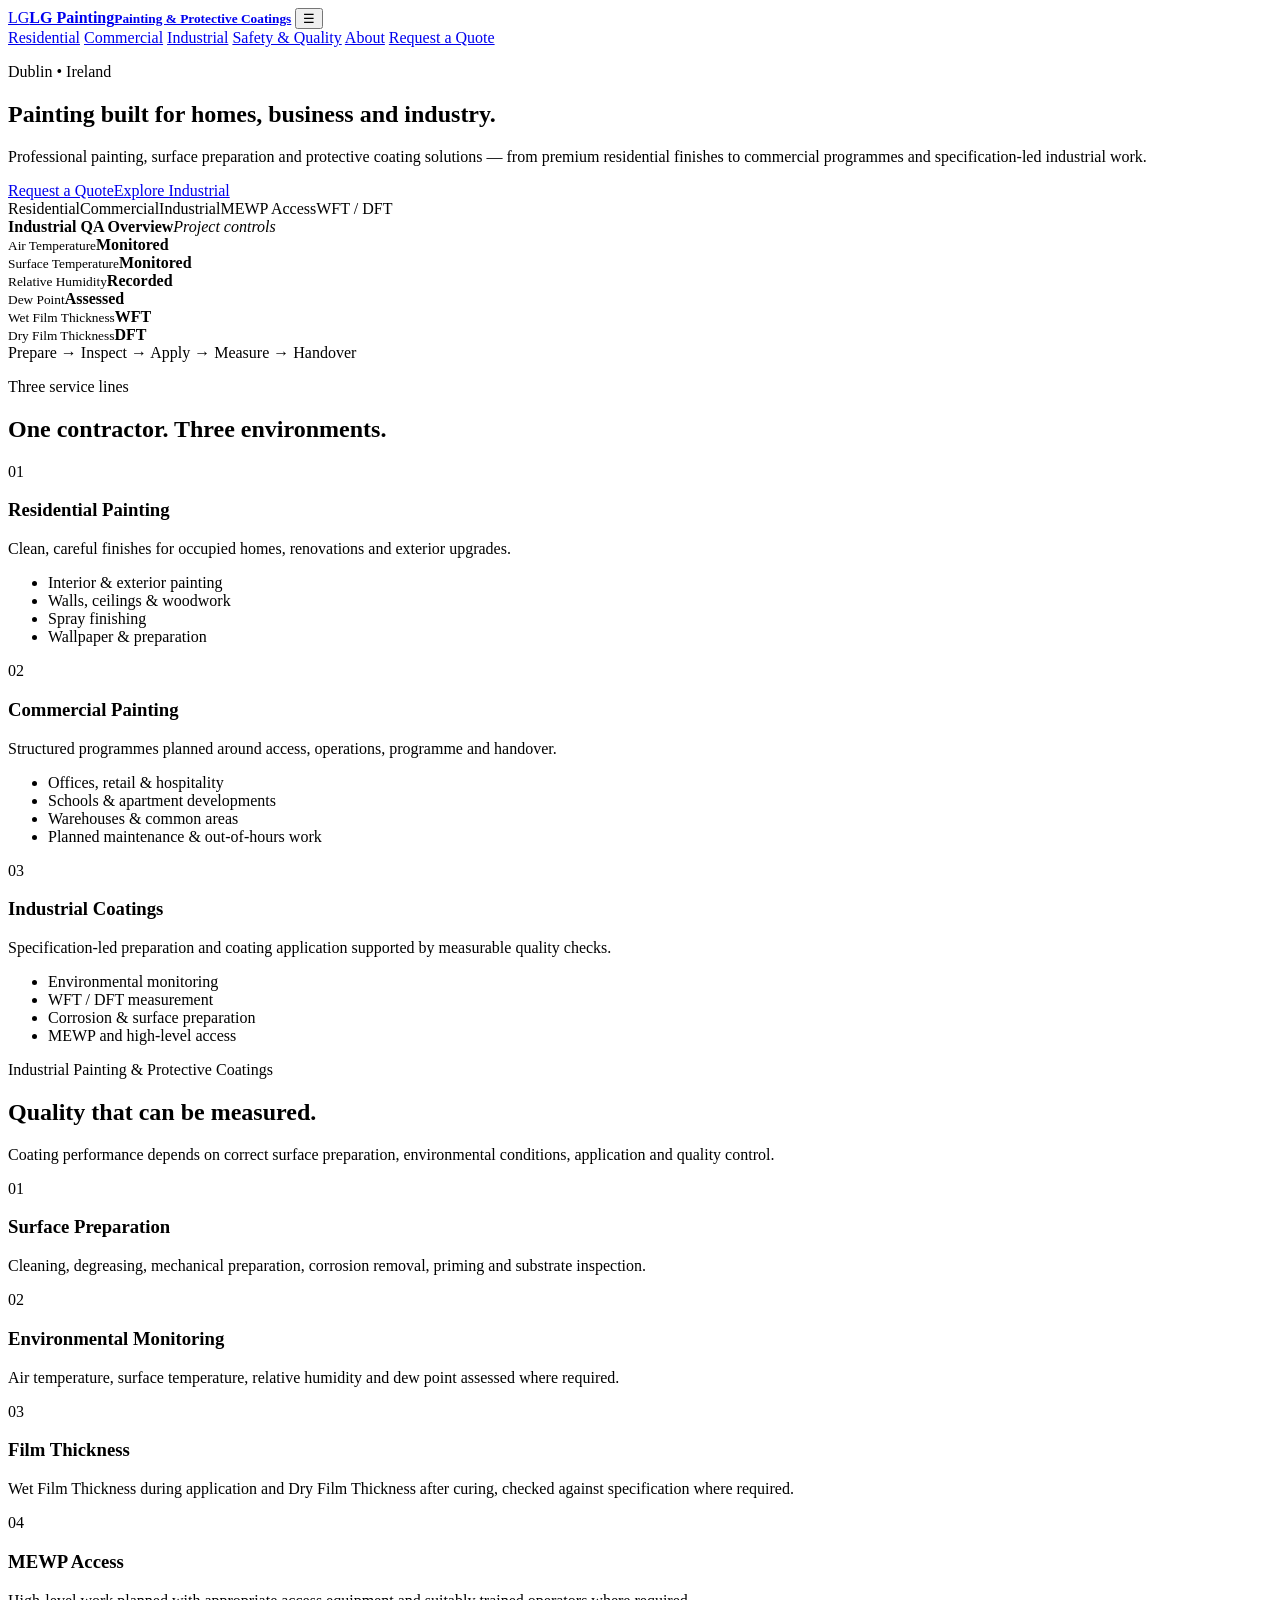
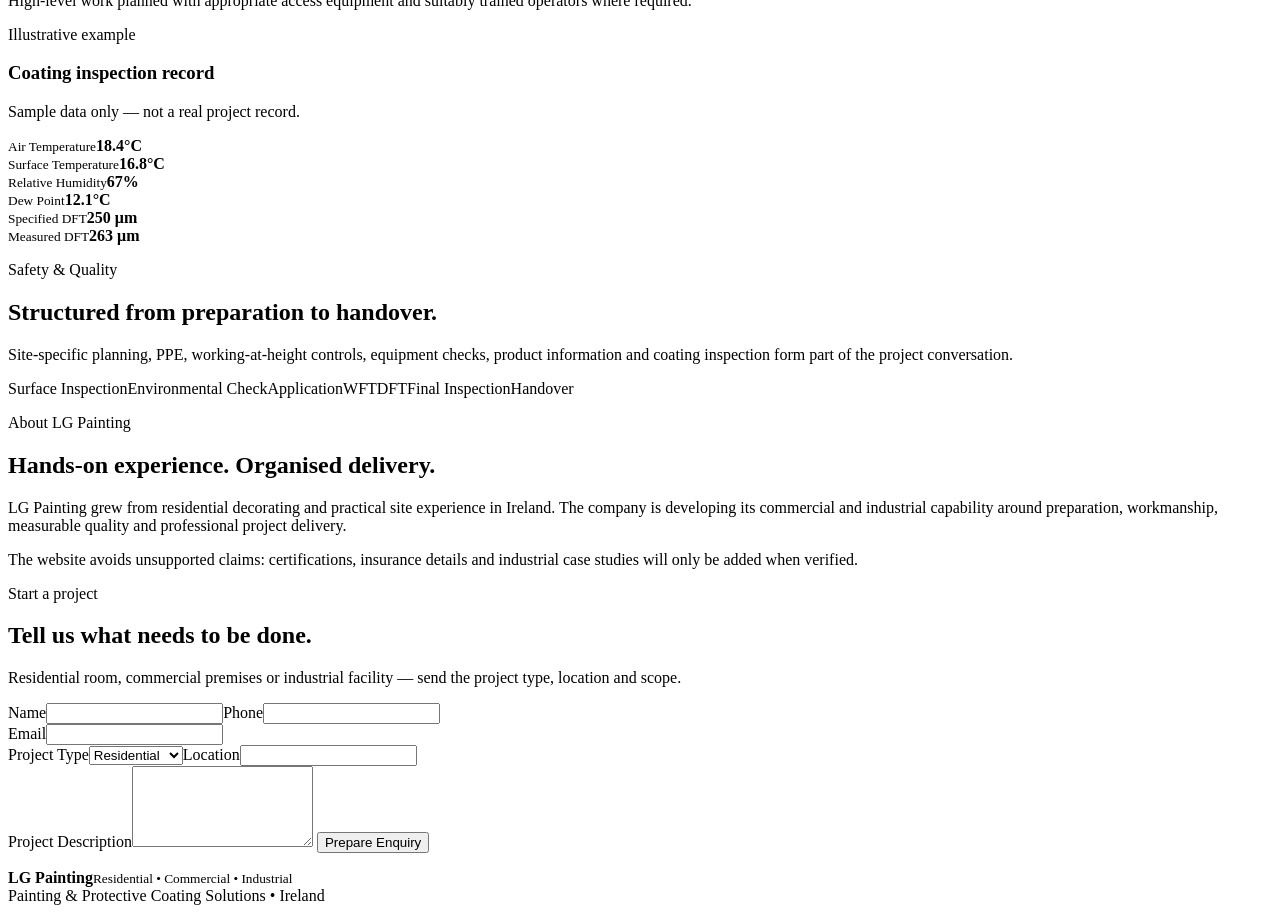
==== index.html @ cc91aa3b "Add LG Painting website" ====
<!doctype html>
<html lang="en">
<head>
  <meta charset="utf-8">
  <meta name="viewport" content="width=device-width,initial-scale=1">
  <meta name="description" content="LG Painting provides residential, commercial and industrial painting and protective coating solutions across Ireland.">
  <title>LG Painting | Residential, Commercial & Industrial</title>
  <link rel="stylesheet" href="styles.css">
</head>
<body>
<header class="header">
  <div class="wrap nav">
    <a class="brand" href="#home"><span>LG</span><b>LG Painting<small>Painting & Protective Coatings</small></b></a>
    <button class="menu" aria-label="Open menu">☰</button>
    <nav>
      <a href="#residential">Residential</a>
      <a href="#commercial">Commercial</a>
      <a href="#industrial">Industrial</a>
      <a href="#quality">Safety & Quality</a>
      <a href="#about">About</a>
      <a class="quote" href="#contact">Request a Quote</a>
    </nav>
  </div>
</header>

<main id="home">
<section class="hero">
  <div class="wrap hero-grid">
    <div>
      <p class="kicker">Dublin • Ireland</p>
      <h1>Painting built for homes, business and industry.</h1>
      <p class="lead">Professional painting, surface preparation and protective coating solutions — from premium residential finishes to commercial programmes and specification-led industrial work.</p>
      <div class="actions"><a class="btn primary" href="#contact">Request a Quote</a><a class="btn ghost" href="#industrial">Explore Industrial</a></div>
      <div class="tags"><span>Residential</span><span>Commercial</span><span>Industrial</span><span>MEWP Access</span><span>WFT / DFT</span></div>
    </div>
    <div class="dashboard">
      <div class="dash-top"><b>Industrial QA Overview</b><em>Project controls</em></div>
      <div class="metrics">
        <div><small>Air Temperature</small><strong>Monitored</strong></div>
        <div><small>Surface Temperature</small><strong>Monitored</strong></div>
        <div><small>Relative Humidity</small><strong>Recorded</strong></div>
        <div><small>Dew Point</small><strong>Assessed</strong></div>
        <div><small>Wet Film Thickness</small><strong>WFT</strong></div>
        <div><small>Dry Film Thickness</small><strong>DFT</strong></div>
      </div>
      <div class="flow">Prepare → Inspect → Apply → Measure → Handover</div>
    </div>
  </div>
</section>

<section class="section">
  <div class="wrap">
    <p class="kicker">Three service lines</p>
    <h2>One contractor. Three environments.</h2>
    <div class="cards">
      <article id="residential"><span class="num">01</span><h3>Residential Painting</h3><p>Clean, careful finishes for occupied homes, renovations and exterior upgrades.</p><ul><li>Interior & exterior painting</li><li>Walls, ceilings & woodwork</li><li>Spray finishing</li><li>Wallpaper & preparation</li></ul></article>
      <article id="commercial"><span class="num">02</span><h3>Commercial Painting</h3><p>Structured programmes planned around access, operations, programme and handover.</p><ul><li>Offices, retail & hospitality</li><li>Schools & apartment developments</li><li>Warehouses & common areas</li><li>Planned maintenance & out-of-hours work</li></ul></article>
      <article><span class="num">03</span><h3>Industrial Coatings</h3><p>Specification-led preparation and coating application supported by measurable quality checks.</p><ul><li>Environmental monitoring</li><li>WFT / DFT measurement</li><li>Corrosion & surface preparation</li><li>MEWP and high-level access</li></ul></article>
    </div>
  </div>
</section>

<section class="section dark" id="industrial">
  <div class="wrap">
    <p class="kicker">Industrial Painting & Protective Coatings</p>
    <h2>Quality that can be measured.</h2>
    <p class="lead narrow">Coating performance depends on correct surface preparation, environmental conditions, application and quality control.</p>
    <div class="tech">
      <article><span>01</span><h3>Surface Preparation</h3><p>Cleaning, degreasing, mechanical preparation, corrosion removal, priming and substrate inspection.</p></article>
      <article><span>02</span><h3>Environmental Monitoring</h3><p>Air temperature, surface temperature, relative humidity and dew point assessed where required.</p></article>
      <article><span>03</span><h3>Film Thickness</h3><p>Wet Film Thickness during application and Dry Film Thickness after curing, checked against specification where required.</p></article>
      <article><span>04</span><h3>MEWP Access</h3><p>High-level work planned with appropriate access equipment and suitably trained operators where required.</p></article>
    </div>
    <div class="sample">
      <div><p class="kicker">Illustrative example</p><h3>Coating inspection record</h3><p>Sample data only — not a real project record.</p></div>
      <div class="sample-grid">
        <div><small>Air Temperature</small><b>18.4°C</b></div><div><small>Surface Temperature</small><b>16.8°C</b></div>
        <div><small>Relative Humidity</small><b>67%</b></div><div><small>Dew Point</small><b>12.1°C</b></div>
        <div><small>Specified DFT</small><b>250 μm</b></div><div><small>Measured DFT</small><b>263 μm</b></div>
      </div>
    </div>
  </div>
</section>

<section class="section" id="quality">
  <div class="wrap split">
    <div><p class="kicker">Safety & Quality</p><h2>Structured from preparation to handover.</h2><p class="lead">Site-specific planning, PPE, working-at-height controls, equipment checks, product information and coating inspection form part of the project conversation.</p></div>
    <div class="workflow"><span>Surface Inspection</span><span>Environmental Check</span><span>Application</span><span>WFT</span><span>DFT</span><span>Final Inspection</span><span>Handover</span></div>
  </div>
</section>

<section class="section soft" id="about">
  <div class="wrap split">
    <div><p class="kicker">About LG Painting</p><h2>Hands-on experience. Organised delivery.</h2></div>
    <div><p class="lead">LG Painting grew from residential decorating and practical site experience in Ireland. The company is developing its commercial and industrial capability around preparation, workmanship, measurable quality and professional project delivery.</p><p class="muted">The website avoids unsupported claims: certifications, insurance details and industrial case studies will only be added when verified.</p></div>
  </div>
</section>

<section class="section" id="contact">
  <div class="wrap contact">
    <div><p class="kicker">Start a project</p><h2>Tell us what needs to be done.</h2><p class="lead">Residential room, commercial premises or industrial facility — send the project type, location and scope.</p></div>
    <form id="quoteForm">
      <div class="two"><label>Name<input name="name" required></label><label>Phone<input name="phone"></label></div>
      <label>Email<input type="email" name="email" required></label>
      <div class="two"><label>Project Type<select name="type"><option>Residential</option><option>Commercial</option><option>Industrial</option></select></label><label>Location<input name="location"></label></div>
      <label>Project Description<textarea name="message" rows="5"></textarea></label>
      <button class="btn primary" type="submit">Prepare Enquiry</button>
      <p id="notice" class="notice"></p>
    </form>
  </div>
</section>
</main>

<footer><div class="wrap foot"><div><b>LG Painting</b><small>Residential • Commercial • Industrial</small></div><div>Painting & Protective Coating Solutions • Ireland</div></div></footer>
<script src="script.js"></script>
</body>
</html>
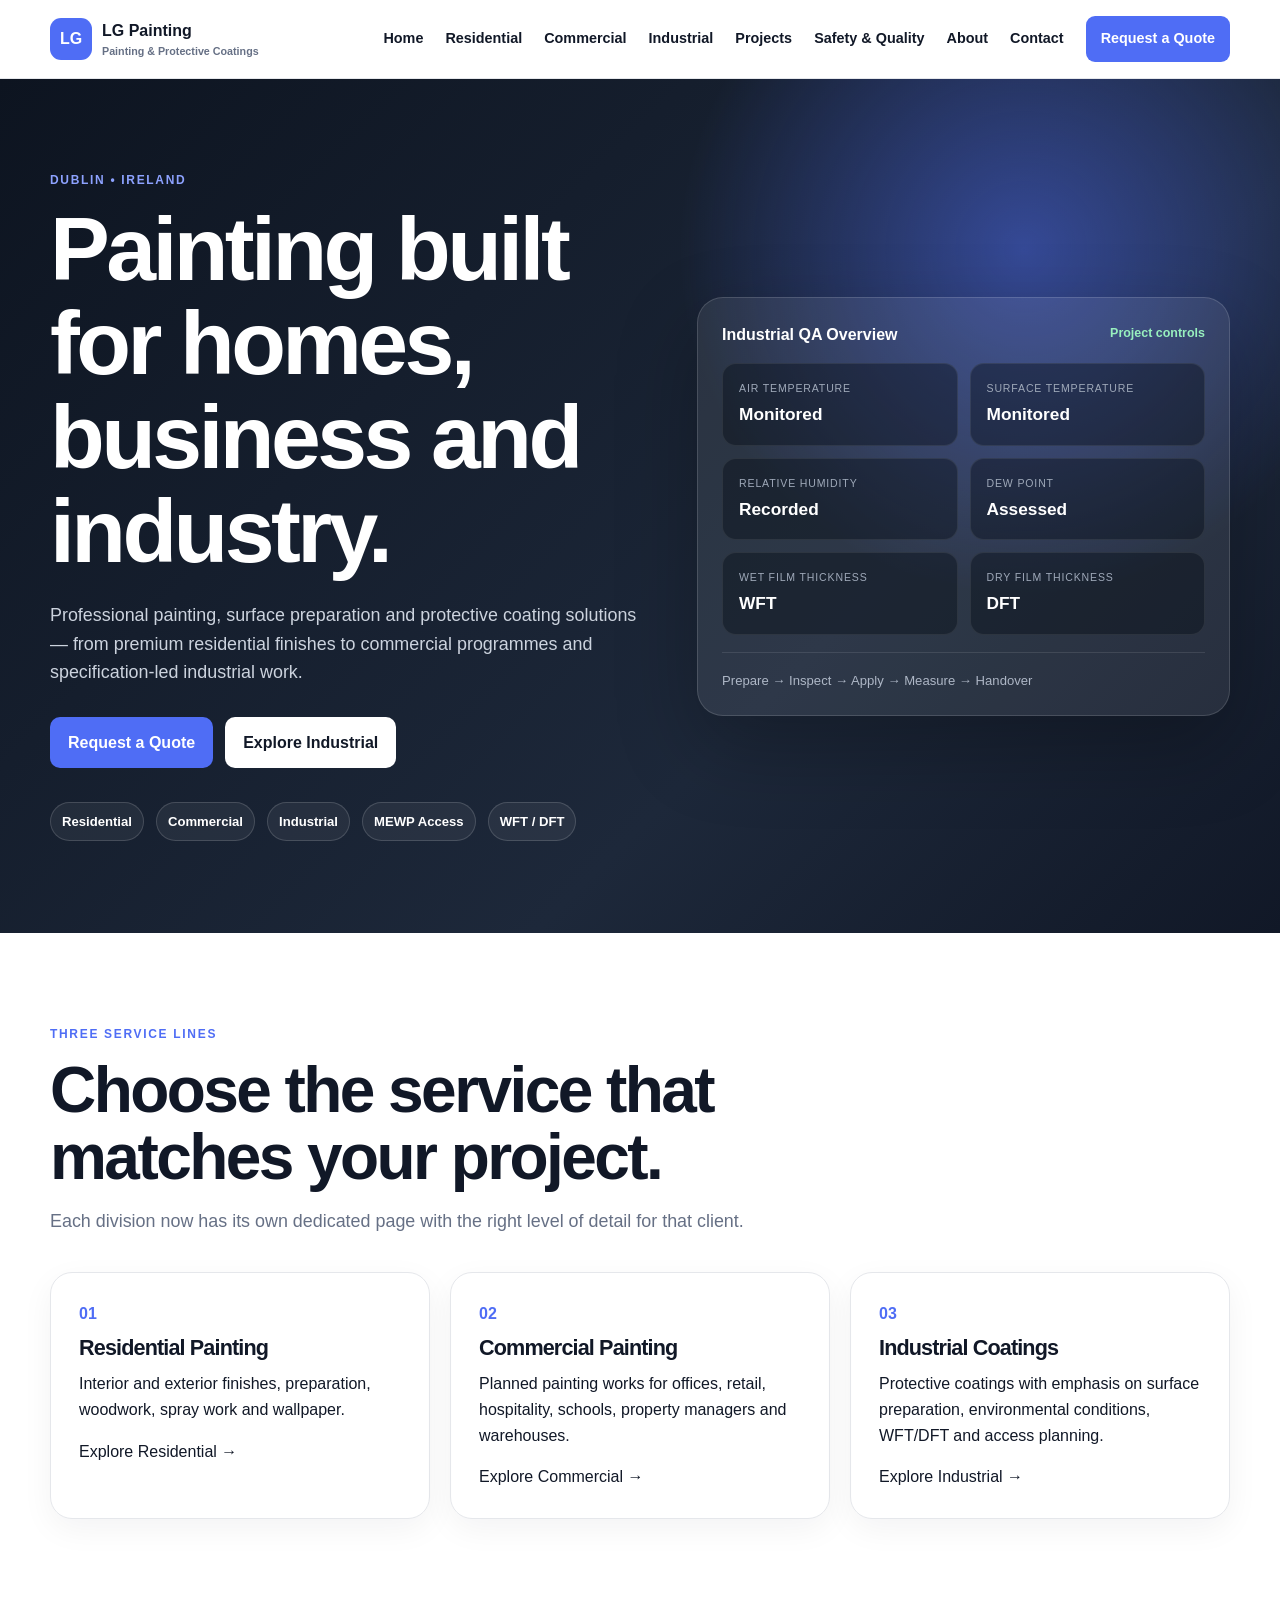
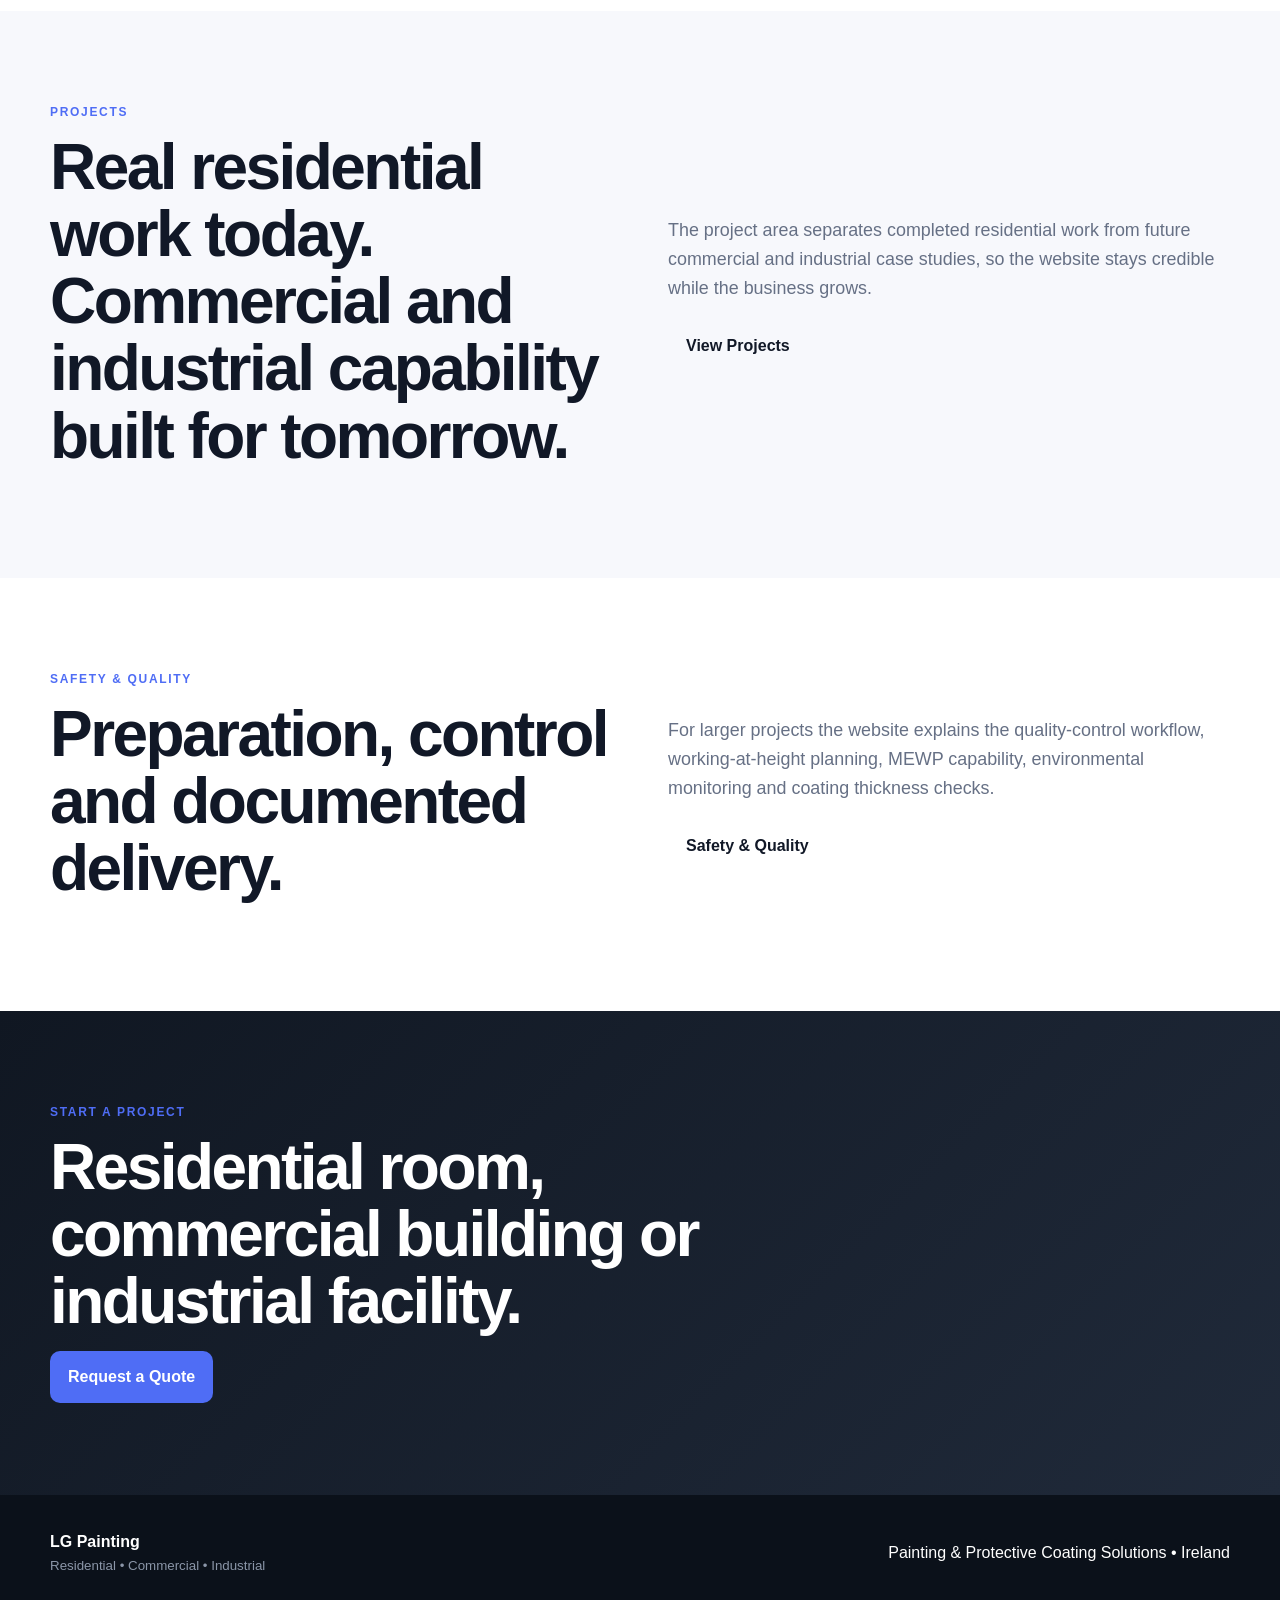
==== commit 0a33b7e3: "Restructure homepage for multi-page site" ====
--- a/index.html
+++ b/index.html
@@ -1,117 +1,6 @@
-<!doctype html>
-<html lang="en">
-<head>
-  <meta charset="utf-8">
-  <meta name="viewport" content="width=device-width,initial-scale=1">
-  <meta name="description" content="LG Painting provides residential, commercial and industrial painting and protective coating solutions across Ireland.">
-  <title>LG Painting | Residential, Commercial & Industrial</title>
-  <link rel="stylesheet" href="styles.css">
-</head>
-<body>
-<header class="header">
-  <div class="wrap nav">
-    <a class="brand" href="#home"><span>LG</span><b>LG Painting<small>Painting & Protective Coatings</small></b></a>
-    <button class="menu" aria-label="Open menu">☰</button>
-    <nav>
-      <a href="#residential">Residential</a>
-      <a href="#commercial">Commercial</a>
-      <a href="#industrial">Industrial</a>
-      <a href="#quality">Safety & Quality</a>
-      <a href="#about">About</a>
-      <a class="quote" href="#contact">Request a Quote</a>
-    </nav>
-  </div>
-</header>
-
-<main id="home">
-<section class="hero">
-  <div class="wrap hero-grid">
-    <div>
-      <p class="kicker">Dublin • Ireland</p>
-      <h1>Painting built for homes, business and industry.</h1>
-      <p class="lead">Professional painting, surface preparation and protective coating solutions — from premium residential finishes to commercial programmes and specification-led industrial work.</p>
-      <div class="actions"><a class="btn primary" href="#contact">Request a Quote</a><a class="btn ghost" href="#industrial">Explore Industrial</a></div>
-      <div class="tags"><span>Residential</span><span>Commercial</span><span>Industrial</span><span>MEWP Access</span><span>WFT / DFT</span></div>
-    </div>
-    <div class="dashboard">
-      <div class="dash-top"><b>Industrial QA Overview</b><em>Project controls</em></div>
-      <div class="metrics">
-        <div><small>Air Temperature</small><strong>Monitored</strong></div>
-        <div><small>Surface Temperature</small><strong>Monitored</strong></div>
-        <div><small>Relative Humidity</small><strong>Recorded</strong></div>
-        <div><small>Dew Point</small><strong>Assessed</strong></div>
-        <div><small>Wet Film Thickness</small><strong>WFT</strong></div>
-        <div><small>Dry Film Thickness</small><strong>DFT</strong></div>
-      </div>
-      <div class="flow">Prepare → Inspect → Apply → Measure → Handover</div>
-    </div>
-  </div>
-</section>
-
-<section class="section">
-  <div class="wrap">
-    <p class="kicker">Three service lines</p>
-    <h2>One contractor. Three environments.</h2>
-    <div class="cards">
-      <article id="residential"><span class="num">01</span><h3>Residential Painting</h3><p>Clean, careful finishes for occupied homes, renovations and exterior upgrades.</p><ul><li>Interior & exterior painting</li><li>Walls, ceilings & woodwork</li><li>Spray finishing</li><li>Wallpaper & preparation</li></ul></article>
-      <article id="commercial"><span class="num">02</span><h3>Commercial Painting</h3><p>Structured programmes planned around access, operations, programme and handover.</p><ul><li>Offices, retail & hospitality</li><li>Schools & apartment developments</li><li>Warehouses & common areas</li><li>Planned maintenance & out-of-hours work</li></ul></article>
-      <article><span class="num">03</span><h3>Industrial Coatings</h3><p>Specification-led preparation and coating application supported by measurable quality checks.</p><ul><li>Environmental monitoring</li><li>WFT / DFT measurement</li><li>Corrosion & surface preparation</li><li>MEWP and high-level access</li></ul></article>
-    </div>
-  </div>
-</section>
-
-<section class="section dark" id="industrial">
-  <div class="wrap">
-    <p class="kicker">Industrial Painting & Protective Coatings</p>
-    <h2>Quality that can be measured.</h2>
-    <p class="lead narrow">Coating performance depends on correct surface preparation, environmental conditions, application and quality control.</p>
-    <div class="tech">
-      <article><span>01</span><h3>Surface Preparation</h3><p>Cleaning, degreasing, mechanical preparation, corrosion removal, priming and substrate inspection.</p></article>
-      <article><span>02</span><h3>Environmental Monitoring</h3><p>Air temperature, surface temperature, relative humidity and dew point assessed where required.</p></article>
-      <article><span>03</span><h3>Film Thickness</h3><p>Wet Film Thickness during application and Dry Film Thickness after curing, checked against specification where required.</p></article>
-      <article><span>04</span><h3>MEWP Access</h3><p>High-level work planned with appropriate access equipment and suitably trained operators where required.</p></article>
-    </div>
-    <div class="sample">
-      <div><p class="kicker">Illustrative example</p><h3>Coating inspection record</h3><p>Sample data only — not a real project record.</p></div>
-      <div class="sample-grid">
-        <div><small>Air Temperature</small><b>18.4°C</b></div><div><small>Surface Temperature</small><b>16.8°C</b></div>
-        <div><small>Relative Humidity</small><b>67%</b></div><div><small>Dew Point</small><b>12.1°C</b></div>
-        <div><small>Specified DFT</small><b>250 μm</b></div><div><small>Measured DFT</small><b>263 μm</b></div>
-      </div>
-    </div>
-  </div>
-</section>
-
-<section class="section" id="quality">
-  <div class="wrap split">
-    <div><p class="kicker">Safety & Quality</p><h2>Structured from preparation to handover.</h2><p class="lead">Site-specific planning, PPE, working-at-height controls, equipment checks, product information and coating inspection form part of the project conversation.</p></div>
-    <div class="workflow"><span>Surface Inspection</span><span>Environmental Check</span><span>Application</span><span>WFT</span><span>DFT</span><span>Final Inspection</span><span>Handover</span></div>
-  </div>
-</section>
-
-<section class="section soft" id="about">
-  <div class="wrap split">
-    <div><p class="kicker">About LG Painting</p><h2>Hands-on experience. Organised delivery.</h2></div>
-    <div><p class="lead">LG Painting grew from residential decorating and practical site experience in Ireland. The company is developing its commercial and industrial capability around preparation, workmanship, measurable quality and professional project delivery.</p><p class="muted">The website avoids unsupported claims: certifications, insurance details and industrial case studies will only be added when verified.</p></div>
-  </div>
-</section>
-
-<section class="section" id="contact">
-  <div class="wrap contact">
-    <div><p class="kicker">Start a project</p><h2>Tell us what needs to be done.</h2><p class="lead">Residential room, commercial premises or industrial facility — send the project type, location and scope.</p></div>
-    <form id="quoteForm">
-      <div class="two"><label>Name<input name="name" required></label><label>Phone<input name="phone"></label></div>
-      <label>Email<input type="email" name="email" required></label>
-      <div class="two"><label>Project Type<select name="type"><option>Residential</option><option>Commercial</option><option>Industrial</option></select></label><label>Location<input name="location"></label></div>
-      <label>Project Description<textarea name="message" rows="5"></textarea></label>
-      <button class="btn primary" type="submit">Prepare Enquiry</button>
-      <p id="notice" class="notice"></p>
-    </form>
-  </div>
-</section>
-</main>
-
-<footer><div class="wrap foot"><div><b>LG Painting</b><small>Residential • Commercial • Industrial</small></div><div>Painting & Protective Coating Solutions • Ireland</div></div></footer>
-<script src="script.js"></script>
-</body>
-</html>+<!doctype html><html lang="en"><head><meta charset="utf-8"><meta name="viewport" content="width=device-width,initial-scale=1"><meta name="description" content="LG Painting provides residential, commercial and industrial painting and protective coating solutions across Ireland."><title>LG Painting | Residential, Commercial & Industrial</title><link rel="stylesheet" href="styles.css"></head><body><header class="header"><div class="wrap nav"><a class="brand" href="index.html"><span>LG</span><b>LG Painting<small>Painting & Protective Coatings</small></b></a><button class="menu" aria-label="Open menu">☰</button><nav><a class="active" href="index.html">Home</a><a class="" href="residential.html">Residential</a><a class="" href="commercial.html">Commercial</a><a class="" href="industrial.html">Industrial</a><a class="" href="projects.html">Projects</a><a class="" href="safety-quality.html">Safety & Quality</a><a class="" href="about.html">About</a><a class="" href="contact.html">Contact</a><a class="quote" href="contact.html">Request a Quote</a></nav></div></header><main>
+<section class="hero"><div class="wrap hero-grid"><div><p class="kicker">Dublin • Ireland</p><h1>Painting built for homes, business and industry.</h1><p class="lead">Professional painting, surface preparation and protective coating solutions — from premium residential finishes to commercial programmes and specification-led industrial work.</p><div class="actions"><a class="btn primary" href="contact.html">Request a Quote</a><a class="btn ghost" href="industrial.html">Explore Industrial</a></div><div class="tags"><span>Residential</span><span>Commercial</span><span>Industrial</span><span>MEWP Access</span><span>WFT / DFT</span></div></div><div class="dashboard"><div class="dash-top"><b>Industrial QA Overview</b><em>Project controls</em></div><div class="metrics"><div><small>Air Temperature</small><strong>Monitored</strong></div><div><small>Surface Temperature</small><strong>Monitored</strong></div><div><small>Relative Humidity</small><strong>Recorded</strong></div><div><small>Dew Point</small><strong>Assessed</strong></div><div><small>Wet Film Thickness</small><strong>WFT</strong></div><div><small>Dry Film Thickness</small><strong>DFT</strong></div></div><div class="flow">Prepare → Inspect → Apply → Measure → Handover</div></div></div></section>
+<section class="section"><div class="wrap"><p class="kicker">Three service lines</p><h2>Choose the service that matches your project.</h2><p class="lead">Each division now has its own dedicated page with the right level of detail for that client.</p><div class="cards"><article><span class="num">01</span><h3>Residential Painting</h3><p>Interior and exterior finishes, preparation, woodwork, spray work and wallpaper.</p><a class="text-link" href="residential.html">Explore Residential →</a></article><article><span class="num">02</span><h3>Commercial Painting</h3><p>Planned painting works for offices, retail, hospitality, schools, property managers and warehouses.</p><a class="text-link" href="commercial.html">Explore Commercial →</a></article><article><span class="num">03</span><h3>Industrial Coatings</h3><p>Protective coatings with emphasis on surface preparation, environmental conditions, WFT/DFT and access planning.</p><a class="text-link" href="industrial.html">Explore Industrial →</a></article></div></div></section>
+<section class="section soft"><div class="wrap split"><div><p class="kicker">Projects</p><h2>Real residential work today. Commercial and industrial capability built for tomorrow.</h2></div><div><p class="lead">The project area separates completed residential work from future commercial and industrial case studies, so the website stays credible while the business grows.</p><a class="btn outline" href="projects.html">View Projects</a></div></div></section>
+<section class="section"><div class="wrap split"><div><p class="kicker">Safety & Quality</p><h2>Preparation, control and documented delivery.</h2></div><div><p class="lead">For larger projects the website explains the quality-control workflow, working-at-height planning, MEWP capability, environmental monitoring and coating thickness checks.</p><a class="btn outline" href="safety-quality.html">Safety & Quality</a></div></div></section>
+<section class="section dark"><div class="wrap cta-strip"><div><p class="kicker">Start a project</p><h2>Residential room, commercial building or industrial facility.</h2></div><a class="btn primary" href="contact.html">Request a Quote</a></div></section></main><footer><div class="wrap foot"><div><b>LG Painting</b><small>Residential • Commercial • Industrial</small></div><div>Painting & Protective Coating Solutions • Ireland</div></div></footer><script src="script.js"></script></body></html>
--- a/styles.css
+++ b/styles.css
@@ -0,0 +1,2 @@
+:root{--blue:#4F6DF5;--ink:#111827;--muted:#667085;--line:#E5E7EB;--soft:#F7F8FC;--green:#2DBE78;--max:1180px;--shadow:0 24px 70px rgba(17,24,39,.12)}
+*{box-sizing:border-box}html{scroll-behavior:smooth}body{margin:0;color:var(--ink);font-family:Inter,Arial,sans-serif;background:#fff;line-height:1.6}a{color:inherit;text-decoration:none}h1,h2,h3,p{margin-top:0}h1,h2,h3{line-height:1.05;letter-spacing:-.04em}h1{font-size:clamp(3rem,7vw,6.2rem);max-width:860px;margin:.6rem 0 1.4rem}h2{font-size:clamp(2.2rem,5vw,4rem);max-width:780px;margin:.5rem 0 1rem}h3{font-size:1.35rem;margin:.7rem 0}.wrap{width:min(var(--max),calc(100% - 36px));margin:auto}.header{position:sticky;top:0;z-index:20;background:rgba(255,255,255,.94);backdrop-filter:blur(14px);border-bottom:1px solid var(--line)}.nav{height:78px;display:flex;align-items:center;gap:28px}.brand{display:flex;align-items:center;gap:10px;margin-right:auto}.brand>span{width:42px;height:42px;display:grid;place-items:center;background:var(--blue);color:#fff;border-radius:11px;font-weight:900}.brand b{display:flex;flex-direction:column;font-size:1rem}.brand small{font-size:.67rem;color:var(--muted);font-weight:600}.nav nav{display:flex;align-items:center;gap:22px;font-size:.9rem;font-weight:700}.nav .quote{background:var(--blue);color:#fff;padding:11px 15px;border-radius:9px}.menu{display:none;margin-left:auto;border:0;background:none;font-size:1.5rem}.hero{color:#fff;padding:92px 0;background:radial-gradient(circle at 80% 20%,rgba(79,109,245,.5),transparent 28%),linear-gradient(135deg,#0D1420,#1D283A 65%,#111827)}.hero-grid{display:grid;grid-template-columns:1.05fr .95fr;gap:58px;align-items:center}.kicker{text-transform:uppercase;letter-spacing:.14em;font-size:.75rem;font-weight:900;color:var(--blue)}.hero .kicker{color:#8DA2FF}.lead{font-size:1.12rem;color:var(--muted);max-width:740px}.hero .lead,.dark .lead{color:#CCD3DE}.narrow{max-width:700px}.actions,.tags{display:flex;gap:12px;flex-wrap:wrap}.actions{margin-top:30px}.tags{margin-top:34px}.tags span{border:1px solid rgba(255,255,255,.15);background:rgba(255,255,255,.06);padding:8px 11px;border-radius:999px;font-size:.82rem;font-weight:750}.btn{display:inline-flex;align-items:center;justify-content:center;border:0;border-radius:10px;padding:13px 18px;font-weight:850;cursor:pointer}.primary{background:var(--blue);color:#fff}.ghost{background:#fff;color:var(--ink)}.dashboard{padding:24px;border-radius:26px;background:rgba(255,255,255,.08);border:1px solid rgba(255,255,255,.14);box-shadow:0 30px 80px rgba(0,0,0,.25)}.dash-top{display:flex;justify-content:space-between;gap:10px;align-items:center;margin-bottom:16px}.dash-top em{font-style:normal;color:#98F0BE;font-size:.78rem;font-weight:800}.metrics{display:grid;grid-template-columns:1fr 1fr;gap:12px}.metrics div{padding:16px;border-radius:14px;background:rgba(7,12,22,.42);border:1px solid rgba(255,255,255,.08)}.metrics small{display:block;color:#9FA9B9;text-transform:uppercase;letter-spacing:.08em;font-size:.66rem}.metrics strong{display:block;margin-top:4px;font-size:1.08rem}.flow{margin-top:17px;padding-top:17px;border-top:1px solid rgba(255,255,255,.1);color:#AEB7C6;font-size:.82rem}.section{padding:92px 0}.soft{background:var(--soft)}.dark{background:linear-gradient(135deg,#101722,#202A3A);color:#fff}.cards,.tech{display:grid;grid-template-columns:repeat(3,1fr);gap:20px;margin-top:36px}.cards article{border:1px solid var(--line);border-radius:22px;padding:28px;box-shadow:0 10px 32px rgba(17,24,39,.05)}.cards ul{padding-left:18px;color:var(--muted)}.num,.tech article>span{color:var(--blue);font-weight:900}.tech{grid-template-columns:repeat(4,1fr)}.tech article{padding:24px;border-radius:20px;background:rgba(255,255,255,.055);border:1px solid rgba(255,255,255,.1)}.tech p{color:#B9C2CF}.sample{margin-top:34px;padding:28px;border:1px solid rgba(255,255,255,.1);border-radius:24px;background:#0B111B;display:grid;grid-template-columns:.8fr 1.2fr;gap:24px}.sample-grid{display:grid;grid-template-columns:repeat(3,1fr);gap:12px}.sample-grid div{padding:15px;border-radius:12px;background:#151E2B}.sample-grid small{display:block;color:#AAB4C3}.sample-grid b{display:block;margin-top:4px}.split{display:grid;grid-template-columns:1fr 1fr;gap:56px;align-items:center}.workflow{display:flex;gap:10px;flex-wrap:wrap}.workflow span{padding:11px 13px;border-radius:999px;background:#F0F3FF;color:#3047A7;font-weight:800;font-size:.86rem}.muted{color:var(--muted)}.contact{display:grid;grid-template-columns:.9fr 1.1fr;gap:50px;align-items:start}form{padding:26px;border:1px solid var(--line);border-radius:22px;box-shadow:var(--shadow)}label{display:grid;gap:7px;margin-bottom:14px;font-weight:800;font-size:.9rem}input,select,textarea{width:100%;padding:12px 13px;border:1px solid #D9DEE7;border-radius:10px;font:inherit}.two{display:grid;grid-template-columns:1fr 1fr;gap:12px}.notice{display:none;background:#EEF1FF;color:#3047A7;padding:11px 13px;border-radius:9px;margin-top:14px;font-size:.88rem}footer{background:#0B111A;color:#fff;padding:34px 0}.foot{display:flex;justify-content:space-between;gap:20px;align-items:center}.foot b,.foot small{display:block}.foot small{color:#8B96A8}@media(max-width:960px){.nav nav{position:absolute;top:78px;left:0;right:0;display:none;flex-direction:column;align-items:flex-start;background:#fff;padding:20px;border-bottom:1px solid var(--line)}.nav nav.open{display:flex}.menu{display:block}.hero-grid,.split,.contact,.sample{grid-template-columns:1fr}.cards{grid-template-columns:1fr 1fr}.tech{grid-template-columns:1fr 1fr}.sample-grid{grid-template-columns:1fr 1fr}}@media(max-width:640px){.wrap{width:min(var(--max),calc(100% - 28px))}.section{padding:70px 0}.hero{padding:58px 0}.cards,.tech,.sample-grid,.two{grid-template-columns:1fr}.metrics{grid-template-columns:1fr 1fr}.foot{flex-direction:column;align-items:flex-start}h1{font-size:3.25rem}.brand small{display:none}}
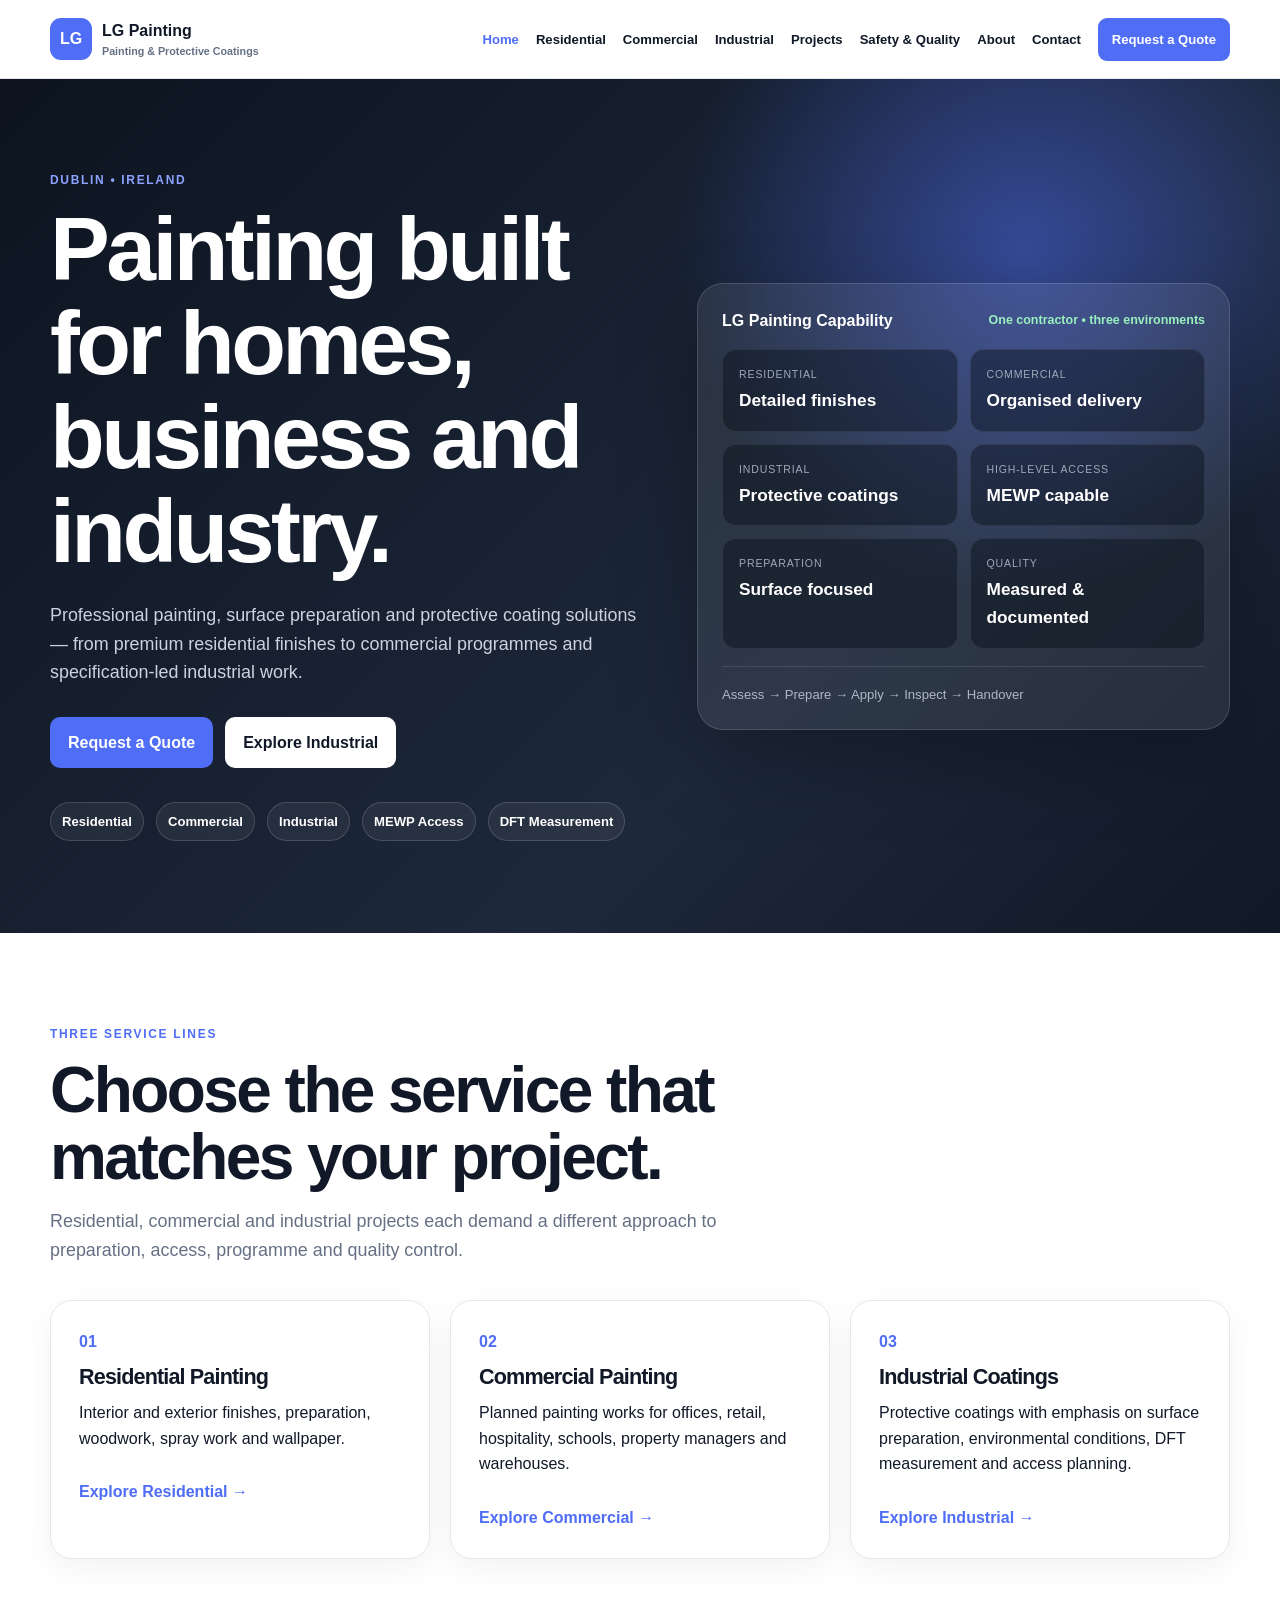
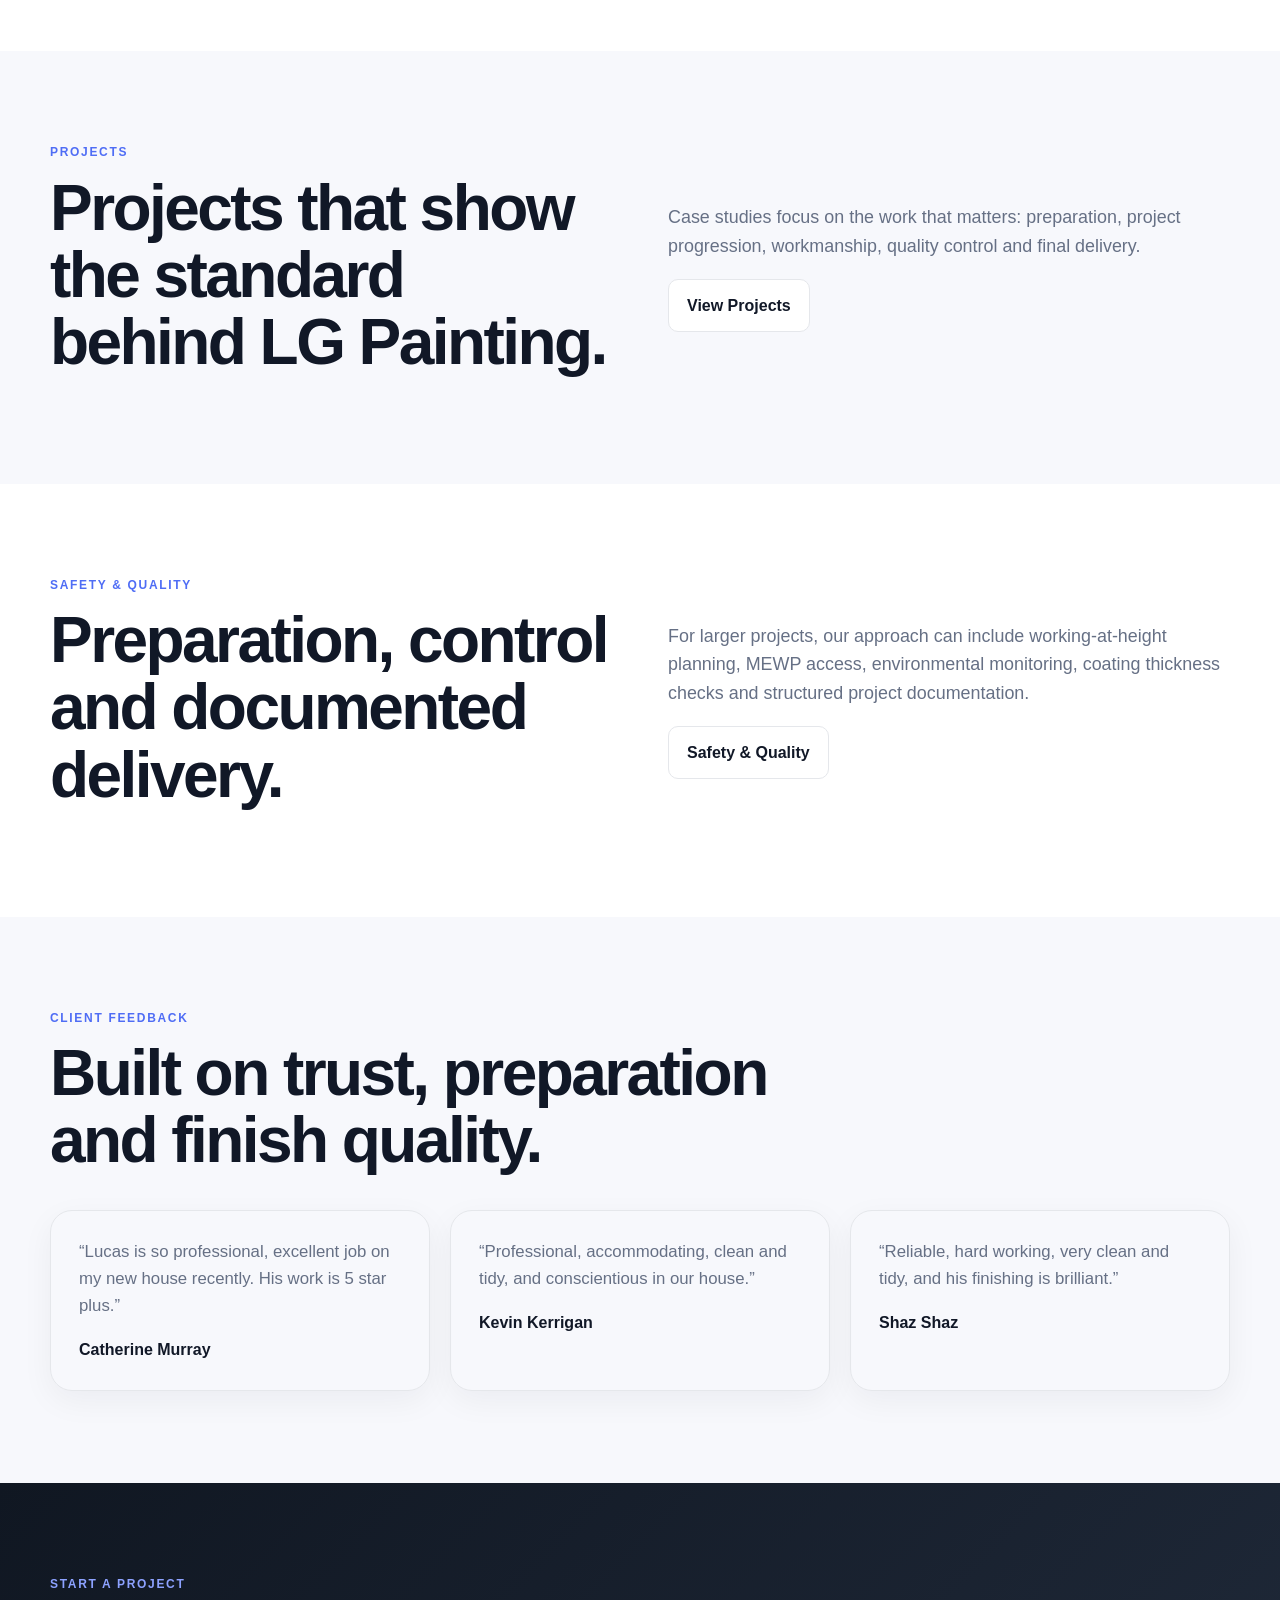
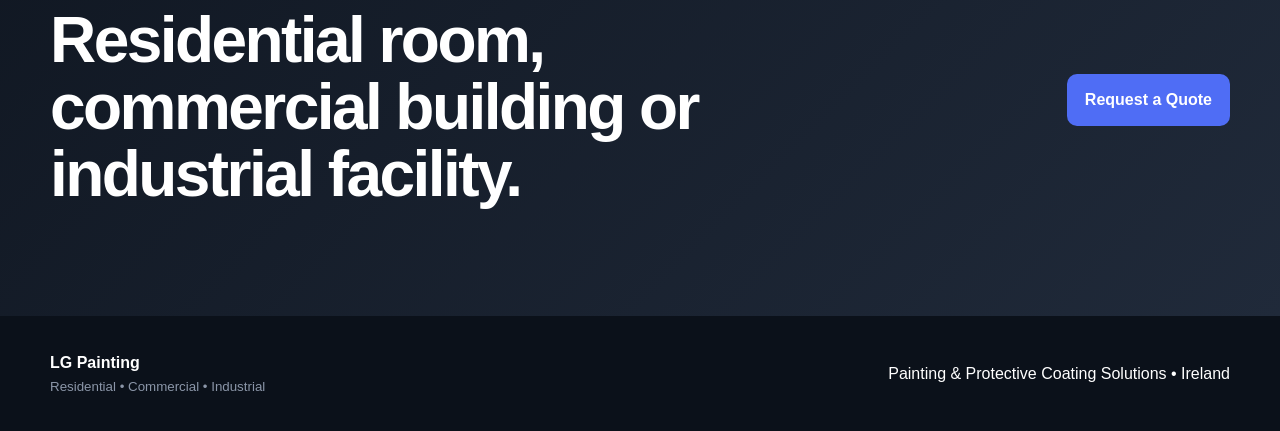
==== commit f478a115: "Refine homepage positioning and remove industrial QA widget" ====
--- a/index.html
+++ b/index.html
@@ -1,6 +1,13 @@
-<!doctype html><html lang="en"><head><meta charset="utf-8"><meta name="viewport" content="width=device-width,initial-scale=1"><meta name="description" content="LG Painting provides residential, commercial and industrial painting and protective coating solutions across Ireland."><title>LG Painting | Residential, Commercial & Industrial</title><link rel="stylesheet" href="styles.css"></head><body><header class="header"><div class="wrap nav"><a class="brand" href="index.html"><span>LG</span><b>LG Painting<small>Painting & Protective Coatings</small></b></a><button class="menu" aria-label="Open menu">☰</button><nav><a class="active" href="index.html">Home</a><a class="" href="residential.html">Residential</a><a class="" href="commercial.html">Commercial</a><a class="" href="industrial.html">Industrial</a><a class="" href="projects.html">Projects</a><a class="" href="safety-quality.html">Safety & Quality</a><a class="" href="about.html">About</a><a class="" href="contact.html">Contact</a><a class="quote" href="contact.html">Request a Quote</a></nav></div></header><main>
-<section class="hero"><div class="wrap hero-grid"><div><p class="kicker">Dublin • Ireland</p><h1>Painting built for homes, business and industry.</h1><p class="lead">Professional painting, surface preparation and protective coating solutions — from premium residential finishes to commercial programmes and specification-led industrial work.</p><div class="actions"><a class="btn primary" href="contact.html">Request a Quote</a><a class="btn ghost" href="industrial.html">Explore Industrial</a></div><div class="tags"><span>Residential</span><span>Commercial</span><span>Industrial</span><span>MEWP Access</span><span>WFT / DFT</span></div></div><div class="dashboard"><div class="dash-top"><b>Industrial QA Overview</b><em>Project controls</em></div><div class="metrics"><div><small>Air Temperature</small><strong>Monitored</strong></div><div><small>Surface Temperature</small><strong>Monitored</strong></div><div><small>Relative Humidity</small><strong>Recorded</strong></div><div><small>Dew Point</small><strong>Assessed</strong></div><div><small>Wet Film Thickness</small><strong>WFT</strong></div><div><small>Dry Film Thickness</small><strong>DFT</strong></div></div><div class="flow">Prepare → Inspect → Apply → Measure → Handover</div></div></div></section>
-<section class="section"><div class="wrap"><p class="kicker">Three service lines</p><h2>Choose the service that matches your project.</h2><p class="lead">Each division now has its own dedicated page with the right level of detail for that client.</p><div class="cards"><article><span class="num">01</span><h3>Residential Painting</h3><p>Interior and exterior finishes, preparation, woodwork, spray work and wallpaper.</p><a class="text-link" href="residential.html">Explore Residential →</a></article><article><span class="num">02</span><h3>Commercial Painting</h3><p>Planned painting works for offices, retail, hospitality, schools, property managers and warehouses.</p><a class="text-link" href="commercial.html">Explore Commercial →</a></article><article><span class="num">03</span><h3>Industrial Coatings</h3><p>Protective coatings with emphasis on surface preparation, environmental conditions, WFT/DFT and access planning.</p><a class="text-link" href="industrial.html">Explore Industrial →</a></article></div></div></section>
-<section class="section soft"><div class="wrap split"><div><p class="kicker">Projects</p><h2>Real residential work today. Commercial and industrial capability built for tomorrow.</h2></div><div><p class="lead">The project area separates completed residential work from future commercial and industrial case studies, so the website stays credible while the business grows.</p><a class="btn outline" href="projects.html">View Projects</a></div></div></section>
-<section class="section"><div class="wrap split"><div><p class="kicker">Safety & Quality</p><h2>Preparation, control and documented delivery.</h2></div><div><p class="lead">For larger projects the website explains the quality-control workflow, working-at-height planning, MEWP capability, environmental monitoring and coating thickness checks.</p><a class="btn outline" href="safety-quality.html">Safety & Quality</a></div></div></section>
+<!doctype html><html lang="en"><head><meta charset="utf-8"><meta name="viewport" content="width=device-width,initial-scale=1"><meta name="description" content="LG Painting provides residential, commercial and industrial painting and protective coating solutions across Ireland."><title>LG Painting | Residential, Commercial & Industrial</title><link rel="stylesheet" href="styles.css"></head><body><header class="header"><div class="wrap nav"><a class="brand" href="index.html"><span>LG</span><b>LG Painting<small>Painting & Protective Coatings</small></b></a><button class="menu" aria-label="Open menu">☰</button><nav><a class="active" href="index.html">Home</a><a href="residential.html">Residential</a><a href="commercial.html">Commercial</a><a href="industrial.html">Industrial</a><a href="projects.html">Projects</a><a href="safety-quality.html">Safety & Quality</a><a href="about.html">About</a><a href="contact.html">Contact</a><a class="quote" href="contact.html">Request a Quote</a></nav></div></header><main>
+<section class="hero"><div class="wrap hero-grid"><div><p class="kicker">Dublin • Ireland</p><h1>Painting built for homes, business and industry.</h1><p class="lead">Professional painting, surface preparation and protective coating solutions — from premium residential finishes to commercial programmes and specification-led industrial work.</p><div class="actions"><a class="btn primary" href="contact.html">Request a Quote</a><a class="btn ghost" href="industrial.html">Explore Industrial</a></div><div class="tags"><span>Residential</span><span>Commercial</span><span>Industrial</span><span>MEWP Access</span><span>DFT Measurement</span></div></div>
+<div class="dashboard"><div class="dash-top"><b>LG Painting Capability</b><em>One contractor • three environments</em></div><div class="metrics"><div><small>Residential</small><strong>Detailed finishes</strong></div><div><small>Commercial</small><strong>Organised delivery</strong></div><div><small>Industrial</small><strong>Protective coatings</strong></div><div><small>High-level access</small><strong>MEWP capable</strong></div><div><small>Preparation</small><strong>Surface focused</strong></div><div><small>Quality</small><strong>Measured & documented</strong></div></div><div class="flow">Assess → Prepare → Apply → Inspect → Handover</div></div></div></section>
+
+<section class="section"><div class="wrap"><p class="kicker">Three service lines</p><h2>Choose the service that matches your project.</h2><p class="lead">Residential, commercial and industrial projects each demand a different approach to preparation, access, programme and quality control.</p><div class="cards"><article><span class="num">01</span><h3>Residential Painting</h3><p>Interior and exterior finishes, preparation, woodwork, spray work and wallpaper.</p><a class="text-link" href="residential.html">Explore Residential →</a></article><article><span class="num">02</span><h3>Commercial Painting</h3><p>Planned painting works for offices, retail, hospitality, schools, property managers and warehouses.</p><a class="text-link" href="commercial.html">Explore Commercial →</a></article><article><span class="num">03</span><h3>Industrial Coatings</h3><p>Protective coatings with emphasis on surface preparation, environmental conditions, DFT measurement and access planning.</p><a class="text-link" href="industrial.html">Explore Industrial →</a></article></div></div></section>
+
+<section class="section soft"><div class="wrap split"><div><p class="kicker">Projects</p><h2>Projects that show the standard behind LG Painting.</h2></div><div><p class="lead">Case studies focus on the work that matters: preparation, project progression, workmanship, quality control and final delivery.</p><a class="btn outline" href="projects.html">View Projects</a></div></div></section>
+
+<section class="section"><div class="wrap split"><div><p class="kicker">Safety & Quality</p><h2>Preparation, control and documented delivery.</h2></div><div><p class="lead">For larger projects, our approach can include working-at-height planning, MEWP access, environmental monitoring, coating thickness checks and structured project documentation.</p><a class="btn outline" href="safety-quality.html">Safety & Quality</a></div></div></section>
+
+<section class="section soft"><div class="wrap"><p class="kicker">Client feedback</p><h2>Built on trust, preparation and finish quality.</h2><div class="cards"><article><p class="quote-copy">“Lucas is so professional, excellent job on my new house recently. His work is 5 star plus.”</p><strong>Catherine Murray</strong></article><article><p class="quote-copy">“Professional, accommodating, clean and tidy, and conscientious in our house.”</p><strong>Kevin Kerrigan</strong></article><article><p class="quote-copy">“Reliable, hard working, very clean and tidy, and his finishing is brilliant.”</p><strong>Shaz Shaz</strong></article></div></div></section>
+
 <section class="section dark"><div class="wrap cta-strip"><div><p class="kicker">Start a project</p><h2>Residential room, commercial building or industrial facility.</h2></div><a class="btn primary" href="contact.html">Request a Quote</a></div></section></main><footer><div class="wrap foot"><div><b>LG Painting</b><small>Residential • Commercial • Industrial</small></div><div>Painting & Protective Coating Solutions • Ireland</div></div></footer><script src="script.js"></script></body></html>
--- a/styles.css
+++ b/styles.css
@@ -1,2 +1,35 @@
 :root{--blue:#4F6DF5;--ink:#111827;--muted:#667085;--line:#E5E7EB;--soft:#F7F8FC;--green:#2DBE78;--max:1180px;--shadow:0 24px 70px rgba(17,24,39,.12)}
-*{box-sizing:border-box}html{scroll-behavior:smooth}body{margin:0;color:var(--ink);font-family:Inter,Arial,sans-serif;background:#fff;line-height:1.6}a{color:inherit;text-decoration:none}h1,h2,h3,p{margin-top:0}h1,h2,h3{line-height:1.05;letter-spacing:-.04em}h1{font-size:clamp(3rem,7vw,6.2rem);max-width:860px;margin:.6rem 0 1.4rem}h2{font-size:clamp(2.2rem,5vw,4rem);max-width:780px;margin:.5rem 0 1rem}h3{font-size:1.35rem;margin:.7rem 0}.wrap{width:min(var(--max),calc(100% - 36px));margin:auto}.header{position:sticky;top:0;z-index:20;background:rgba(255,255,255,.94);backdrop-filter:blur(14px);border-bottom:1px solid var(--line)}.nav{height:78px;display:flex;align-items:center;gap:28px}.brand{display:flex;align-items:center;gap:10px;margin-right:auto}.brand>span{width:42px;height:42px;display:grid;place-items:center;background:var(--blue);color:#fff;border-radius:11px;font-weight:900}.brand b{display:flex;flex-direction:column;font-size:1rem}.brand small{font-size:.67rem;color:var(--muted);font-weight:600}.nav nav{display:flex;align-items:center;gap:22px;font-size:.9rem;font-weight:700}.nav .quote{background:var(--blue);color:#fff;padding:11px 15px;border-radius:9px}.menu{display:none;margin-left:auto;border:0;background:none;font-size:1.5rem}.hero{color:#fff;padding:92px 0;background:radial-gradient(circle at 80% 20%,rgba(79,109,245,.5),transparent 28%),linear-gradient(135deg,#0D1420,#1D283A 65%,#111827)}.hero-grid{display:grid;grid-template-columns:1.05fr .95fr;gap:58px;align-items:center}.kicker{text-transform:uppercase;letter-spacing:.14em;font-size:.75rem;font-weight:900;color:var(--blue)}.hero .kicker{color:#8DA2FF}.lead{font-size:1.12rem;color:var(--muted);max-width:740px}.hero .lead,.dark .lead{color:#CCD3DE}.narrow{max-width:700px}.actions,.tags{display:flex;gap:12px;flex-wrap:wrap}.actions{margin-top:30px}.tags{margin-top:34px}.tags span{border:1px solid rgba(255,255,255,.15);background:rgba(255,255,255,.06);padding:8px 11px;border-radius:999px;font-size:.82rem;font-weight:750}.btn{display:inline-flex;align-items:center;justify-content:center;border:0;border-radius:10px;padding:13px 18px;font-weight:850;cursor:pointer}.primary{background:var(--blue);color:#fff}.ghost{background:#fff;color:var(--ink)}.dashboard{padding:24px;border-radius:26px;background:rgba(255,255,255,.08);border:1px solid rgba(255,255,255,.14);box-shadow:0 30px 80px rgba(0,0,0,.25)}.dash-top{display:flex;justify-content:space-between;gap:10px;align-items:center;margin-bottom:16px}.dash-top em{font-style:normal;color:#98F0BE;font-size:.78rem;font-weight:800}.metrics{display:grid;grid-template-columns:1fr 1fr;gap:12px}.metrics div{padding:16px;border-radius:14px;background:rgba(7,12,22,.42);border:1px solid rgba(255,255,255,.08)}.metrics small{display:block;color:#9FA9B9;text-transform:uppercase;letter-spacing:.08em;font-size:.66rem}.metrics strong{display:block;margin-top:4px;font-size:1.08rem}.flow{margin-top:17px;padding-top:17px;border-top:1px solid rgba(255,255,255,.1);color:#AEB7C6;font-size:.82rem}.section{padding:92px 0}.soft{background:var(--soft)}.dark{background:linear-gradient(135deg,#101722,#202A3A);color:#fff}.cards,.tech{display:grid;grid-template-columns:repeat(3,1fr);gap:20px;margin-top:36px}.cards article{border:1px solid var(--line);border-radius:22px;padding:28px;box-shadow:0 10px 32px rgba(17,24,39,.05)}.cards ul{padding-left:18px;color:var(--muted)}.num,.tech article>span{color:var(--blue);font-weight:900}.tech{grid-template-columns:repeat(4,1fr)}.tech article{padding:24px;border-radius:20px;background:rgba(255,255,255,.055);border:1px solid rgba(255,255,255,.1)}.tech p{color:#B9C2CF}.sample{margin-top:34px;padding:28px;border:1px solid rgba(255,255,255,.1);border-radius:24px;background:#0B111B;display:grid;grid-template-columns:.8fr 1.2fr;gap:24px}.sample-grid{display:grid;grid-template-columns:repeat(3,1fr);gap:12px}.sample-grid div{padding:15px;border-radius:12px;background:#151E2B}.sample-grid small{display:block;color:#AAB4C3}.sample-grid b{display:block;margin-top:4px}.split{display:grid;grid-template-columns:1fr 1fr;gap:56px;align-items:center}.workflow{display:flex;gap:10px;flex-wrap:wrap}.workflow span{padding:11px 13px;border-radius:999px;background:#F0F3FF;color:#3047A7;font-weight:800;font-size:.86rem}.muted{color:var(--muted)}.contact{display:grid;grid-template-columns:.9fr 1.1fr;gap:50px;align-items:start}form{padding:26px;border:1px solid var(--line);border-radius:22px;box-shadow:var(--shadow)}label{display:grid;gap:7px;margin-bottom:14px;font-weight:800;font-size:.9rem}input,select,textarea{width:100%;padding:12px 13px;border:1px solid #D9DEE7;border-radius:10px;font:inherit}.two{display:grid;grid-template-columns:1fr 1fr;gap:12px}.notice{display:none;background:#EEF1FF;color:#3047A7;padding:11px 13px;border-radius:9px;margin-top:14px;font-size:.88rem}footer{background:#0B111A;color:#fff;padding:34px 0}.foot{display:flex;justify-content:space-between;gap:20px;align-items:center}.foot b,.foot small{display:block}.foot small{color:#8B96A8}@media(max-width:960px){.nav nav{position:absolute;top:78px;left:0;right:0;display:none;flex-direction:column;align-items:flex-start;background:#fff;padding:20px;border-bottom:1px solid var(--line)}.nav nav.open{display:flex}.menu{display:block}.hero-grid,.split,.contact,.sample{grid-template-columns:1fr}.cards{grid-template-columns:1fr 1fr}.tech{grid-template-columns:1fr 1fr}.sample-grid{grid-template-columns:1fr 1fr}}@media(max-width:640px){.wrap{width:min(var(--max),calc(100% - 28px))}.section{padding:70px 0}.hero{padding:58px 0}.cards,.tech,.sample-grid,.two{grid-template-columns:1fr}.metrics{grid-template-columns:1fr 1fr}.foot{flex-direction:column;align-items:flex-start}h1{font-size:3.25rem}.brand small{display:none}}+*{box-sizing:border-box}html{scroll-behavior:smooth}body{margin:0;color:var(--ink);font-family:Inter,Arial,sans-serif;background:#fff;line-height:1.6}a{color:inherit;text-decoration:none}h1,h2,h3,p{margin-top:0}h1,h2,h3{line-height:1.05;letter-spacing:-.04em}h1{font-size:clamp(3rem,7vw,6.2rem);max-width:860px;margin:.6rem 0 1.4rem}h2{font-size:clamp(2.2rem,5vw,4rem);max-width:780px;margin:.5rem 0 1rem}h3{font-size:1.35rem;margin:.7rem 0}.wrap{width:min(var(--max),calc(100% - 36px));margin:auto}.header{position:sticky;top:0;z-index:20;background:rgba(255,255,255,.94);backdrop-filter:blur(14px);border-bottom:1px solid var(--line)}.nav{height:78px;display:flex;align-items:center;gap:28px}.brand{display:flex;align-items:center;gap:10px;margin-right:auto}.brand>span{width:42px;height:42px;display:grid;place-items:center;background:var(--blue);color:#fff;border-radius:11px;font-weight:900}.brand b{display:flex;flex-direction:column;font-size:1rem}.brand small{font-size:.67rem;color:var(--muted);font-weight:600}.nav nav{display:flex;align-items:center;gap:17px;font-size:.82rem;font-weight:700}.nav .quote{background:var(--blue);color:#fff;padding:11px 14px;border-radius:9px}.menu{display:none;margin-left:auto;border:0;background:none;font-size:1.5rem}.hero{color:#fff;padding:92px 0;background:radial-gradient(circle at 80% 20%,rgba(79,109,245,.5),transparent 28%),linear-gradient(135deg,#0D1420,#1D283A 65%,#111827)}.hero-grid{display:grid;grid-template-columns:1.05fr .95fr;gap:58px;align-items:center}.kicker{text-transform:uppercase;letter-spacing:.14em;font-size:.75rem;font-weight:900;color:var(--blue)}.hero .kicker,.dark .kicker,.page-hero .kicker{color:#8DA2FF}.lead{font-size:1.12rem;color:var(--muted);max-width:740px}.hero .lead,.dark .lead{color:#CCD3DE}.narrow{max-width:700px}.actions,.tags{display:flex;gap:12px;flex-wrap:wrap}.actions{margin-top:30px}.tags{margin-top:34px}.tags span{border:1px solid rgba(255,255,255,.15);background:rgba(255,255,255,.06);padding:8px 11px;border-radius:999px;font-size:.82rem;font-weight:750}.btn{display:inline-flex;align-items:center;justify-content:center;border:0;border-radius:10px;padding:13px 18px;font-weight:850;cursor:pointer}.primary{background:var(--blue);color:#fff}.ghost{background:#fff;color:var(--ink)}.dashboard{padding:24px;border-radius:26px;background:rgba(255,255,255,.08);border:1px solid rgba(255,255,255,.14);box-shadow:0 30px 80px rgba(0,0,0,.25)}.dash-top{display:flex;justify-content:space-between;gap:10px;align-items:center;margin-bottom:16px}.dash-top em{font-style:normal;color:#98F0BE;font-size:.78rem;font-weight:800}.metrics{display:grid;grid-template-columns:1fr 1fr;gap:12px}.metrics div{padding:16px;border-radius:14px;background:rgba(7,12,22,.42);border:1px solid rgba(255,255,255,.08)}.metrics small{display:block;color:#9FA9B9;text-transform:uppercase;letter-spacing:.08em;font-size:.66rem}.metrics strong{display:block;margin-top:4px;font-size:1.08rem}.flow{margin-top:17px;padding-top:17px;border-top:1px solid rgba(255,255,255,.1);color:#AEB7C6;font-size:.82rem}.section{padding:92px 0}.soft{background:var(--soft)}.dark{background:linear-gradient(135deg,#101722,#202A3A);color:#fff}.cards,.tech{display:grid;grid-template-columns:repeat(3,1fr);gap:20px;margin-top:36px}.cards article{border:1px solid var(--line);border-radius:22px;padding:28px;box-shadow:0 10px 32px rgba(17,24,39,.05)}.cards ul{padding-left:18px;color:var(--muted)}.num,.tech article>span{color:var(--blue);font-weight:900}.tech{grid-template-columns:repeat(4,1fr)}.tech article{padding:24px;border-radius:20px;background:rgba(255,255,255,.055);border:1px solid rgba(255,255,255,.1)}.tech p{color:#B9C2CF}.sample{margin-top:34px;padding:28px;border:1px solid rgba(255,255,255,.1);border-radius:24px;background:#0B111B;display:grid;grid-template-columns:.8fr 1.2fr;gap:24px}.sample-grid{display:grid;grid-template-columns:repeat(3,1fr);gap:12px}.sample-grid div{padding:15px;border-radius:12px;background:#151E2B}.sample-grid small{display:block;color:#AAB4C3}.sample-grid b{display:block;margin-top:4px}.split{display:grid;grid-template-columns:1fr 1fr;gap:56px;align-items:center}.workflow{display:flex;gap:10px;flex-wrap:wrap}.workflow span{padding:11px 13px;border-radius:999px;background:#F0F3FF;color:#3047A7;font-weight:800;font-size:.86rem}.muted{color:var(--muted)}.contact{display:grid;grid-template-columns:.9fr 1.1fr;gap:50px;align-items:start}form{padding:26px;border:1px solid var(--line);border-radius:22px;box-shadow:var(--shadow)}label{display:grid;gap:7px;margin-bottom:14px;font-weight:800;font-size:.9rem}input,select,textarea{width:100%;padding:12px 13px;border:1px solid #D9DEE7;border-radius:10px;font:inherit}.two{display:grid;grid-template-columns:1fr 1fr;gap:12px}.notice{display:none;background:#EEF1FF;color:#3047A7;padding:11px 13px;border-radius:9px;margin-top:14px;font-size:.88rem}footer{background:#0B111A;color:#fff;padding:34px 0}.foot{display:flex;justify-content:space-between;gap:20px;align-items:center}.foot b,.foot small{display:block}.foot small{color:#8B96A8}
+
+.nav nav a.active{color:var(--blue)}
+.outline{background:#fff;color:var(--ink);border:1px solid var(--line)}
+.text-link{display:inline-block;margin-top:12px;color:var(--blue);font-weight:850}
+.cta-strip{display:flex;justify-content:space-between;gap:32px;align-items:center}
+.page-hero{padding:105px 0 90px;color:#fff;background:radial-gradient(circle at 78% 25%,rgba(79,109,245,.42),transparent 28%),linear-gradient(135deg,#0D1420,#1D283A)}
+.page-hero h1{max-width:920px}
+.page-hero .lead{color:#CFD6E1}
+.residential-hero{background:radial-gradient(circle at 80% 20%,rgba(79,109,245,.36),transparent 30%),linear-gradient(135deg,#151F30,#27354B)}
+.commercial-hero{background:radial-gradient(circle at 80% 20%,rgba(79,109,245,.32),transparent 30%),linear-gradient(135deg,#101826,#253043)}
+.industrial-page-hero{background:radial-gradient(circle at 75% 25%,rgba(79,109,245,.52),transparent 26%),linear-gradient(135deg,#080D14,#202A38)}
+.projects-hero,.quality-hero,.about-hero,.contact-hero{background:radial-gradient(circle at 80% 20%,rgba(79,109,245,.38),transparent 30%),linear-gradient(135deg,#101722,#283448)}
+.service-grid{display:grid;grid-template-columns:repeat(3,1fr);gap:18px;margin-top:34px}
+.service-grid article{border:1px solid var(--line);border-radius:18px;padding:24px;background:#fff}
+.service-grid article>span{font-size:.78rem;color:var(--blue);font-weight:900}
+.steps{display:grid;gap:12px}
+.steps div{display:flex;gap:14px;align-items:center;padding:14px 16px;border:1px solid var(--line);border-radius:14px;background:#fff}
+.steps b{color:var(--blue)}
+.quote-copy{font-size:1.05rem;color:var(--muted)}
+.light-tech article{background:#F7F8FC;border-color:var(--line)}
+.light-tech article p{color:var(--muted)}
+.sample-grid.wide{margin-top:28px}
+.dark-flow{margin-top:30px}
+.dark-flow span{background:rgba(255,255,255,.08);color:#fff;border:1px solid rgba(255,255,255,.1)}
+.mini-cards{display:grid;grid-template-columns:1fr 1fr;gap:14px}
+.mini-cards div{display:grid;gap:4px;padding:18px;border:1px solid var(--line);border-radius:14px}
+.mini-cards span{color:var(--muted);font-size:.9rem}
+.pill-grid{display:flex;flex-wrap:wrap;gap:12px;margin-top:28px}.pill-grid span{padding:12px 15px;border-radius:999px;background:#EEF1FF;color:#3047A7;font-weight:850}
+.project-grid{display:grid;grid-template-columns:repeat(3,1fr);gap:20px;margin-top:32px}.project-grid article{border:1px solid var(--line);border-radius:20px;overflow:hidden;background:#fff}.project-grid h3,.project-grid p,.project-grid article>span{margin-left:20px;margin-right:20px}.project-grid article>span{display:inline-block;margin-bottom:20px;color:var(--blue);font-weight:850}.project-visual{height:220px;background:linear-gradient(135deg,#E9EDFF,#BCC8FF)}.wallpaper-visual{background:repeating-linear-gradient(135deg,#E8ECF9 0 14px,#D8DEEF 14px 28px)}.detail-visual{background:linear-gradient(135deg,#D6DBE8,#F4F6FA)}.contact-points{display:flex;flex-wrap:wrap;gap:8px;margin-top:20px}.contact-points span{padding:8px 10px;border-radius:999px;background:var(--soft);font-size:.82rem;font-weight:800;color:#45506A}
+@media(max-width:960px){.service-grid,.project-grid{grid-template-columns:1fr 1fr}.cta-strip{align-items:flex-start;flex-direction:column}}
+@media(max-width:640px){.service-grid,.project-grid,.mini-cards{grid-template-columns:1fr}.page-hero{padding:72px 0 62px}}
+
+@media(max-width:960px){.nav nav{position:absolute;top:78px;left:0;right:0;display:none;flex-direction:column;align-items:flex-start;background:#fff;padding:20px;border-bottom:1px solid var(--line)}.nav nav.open{display:flex}.menu{display:block}.hero-grid,.split,.contact,.sample{grid-template-columns:1fr}.cards{grid-template-columns:1fr 1fr}.tech{grid-template-columns:1fr 1fr}.sample-grid{grid-template-columns:1fr 1fr}}@media(max-width:640px){.wrap{width:min(var(--max),calc(100% - 28px))}.section{padding:70px 0}.hero{padding:58px 0}.cards,.tech,.sample-grid,.two{grid-template-columns:1fr}.metrics{grid-template-columns:1fr 1fr}.foot{flex-direction:column;align-items:flex-start}h1{font-size:3.25rem}.brand small{display:none}}
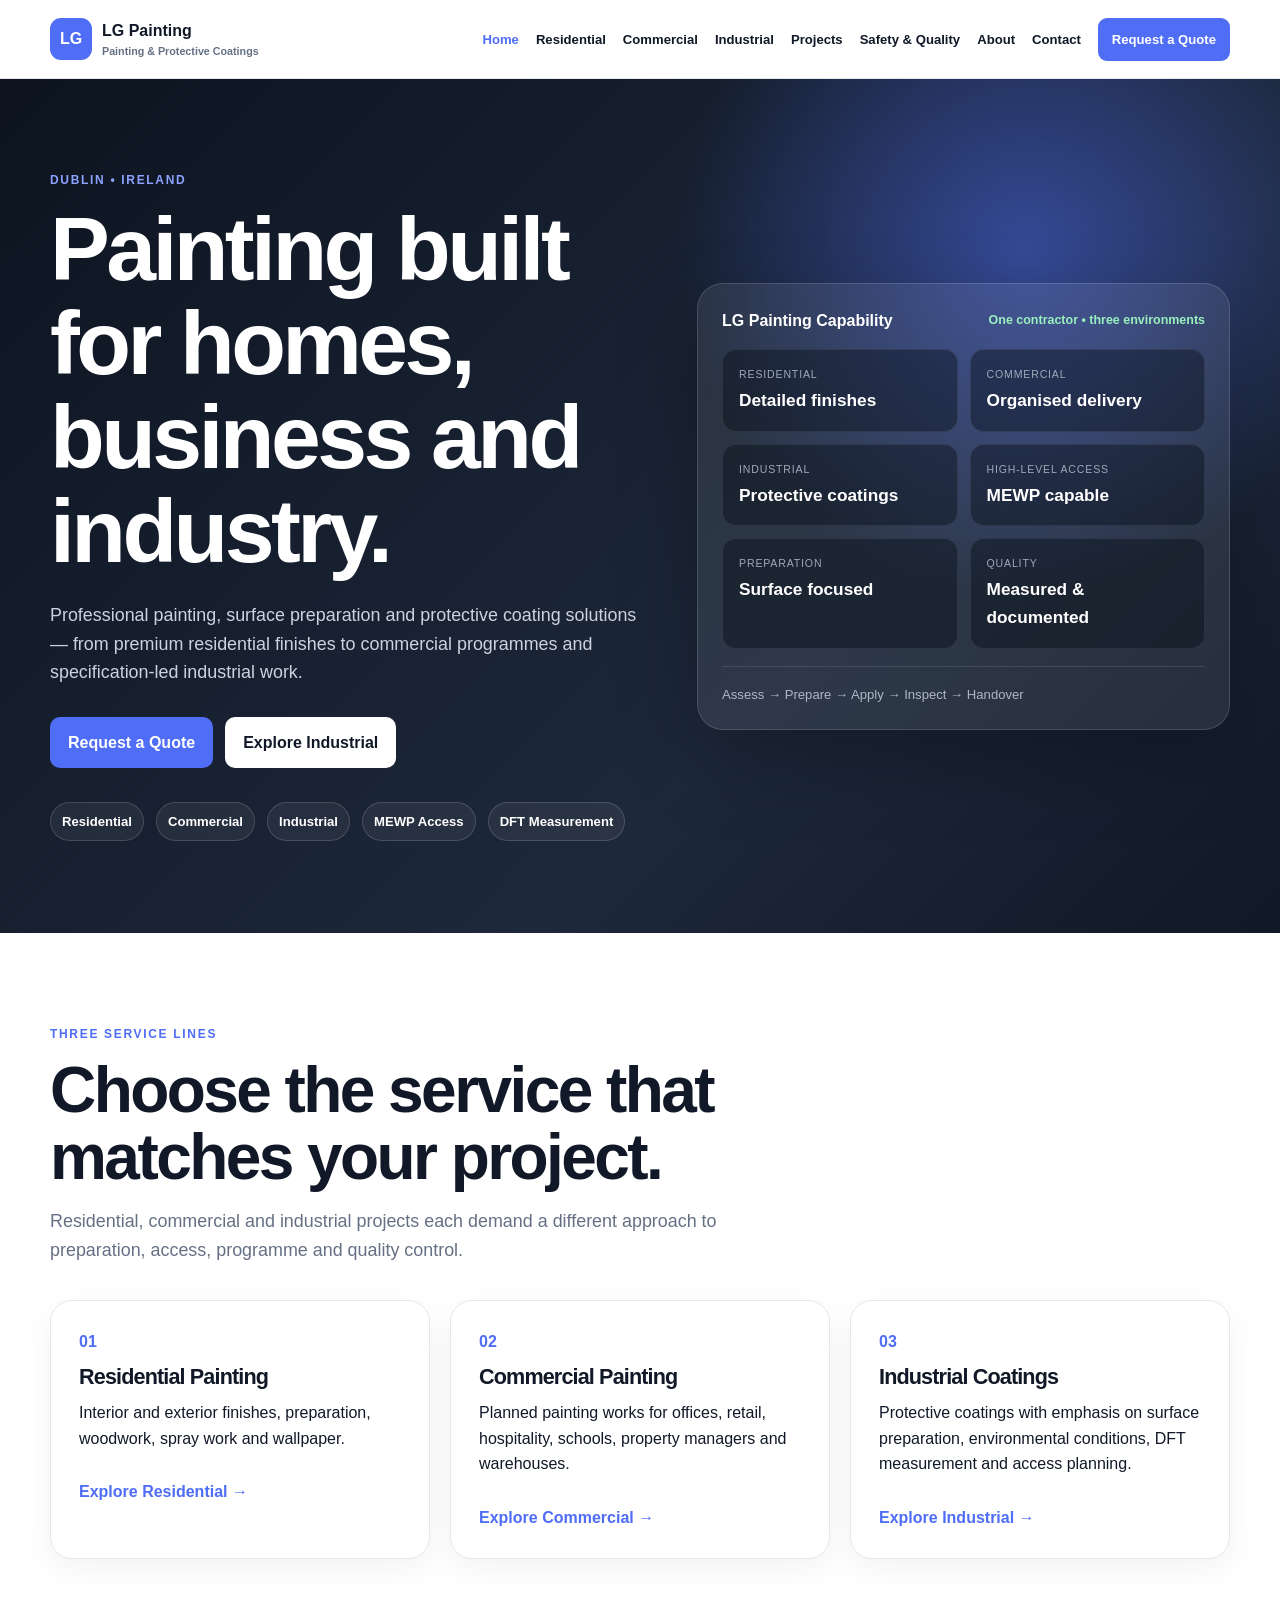
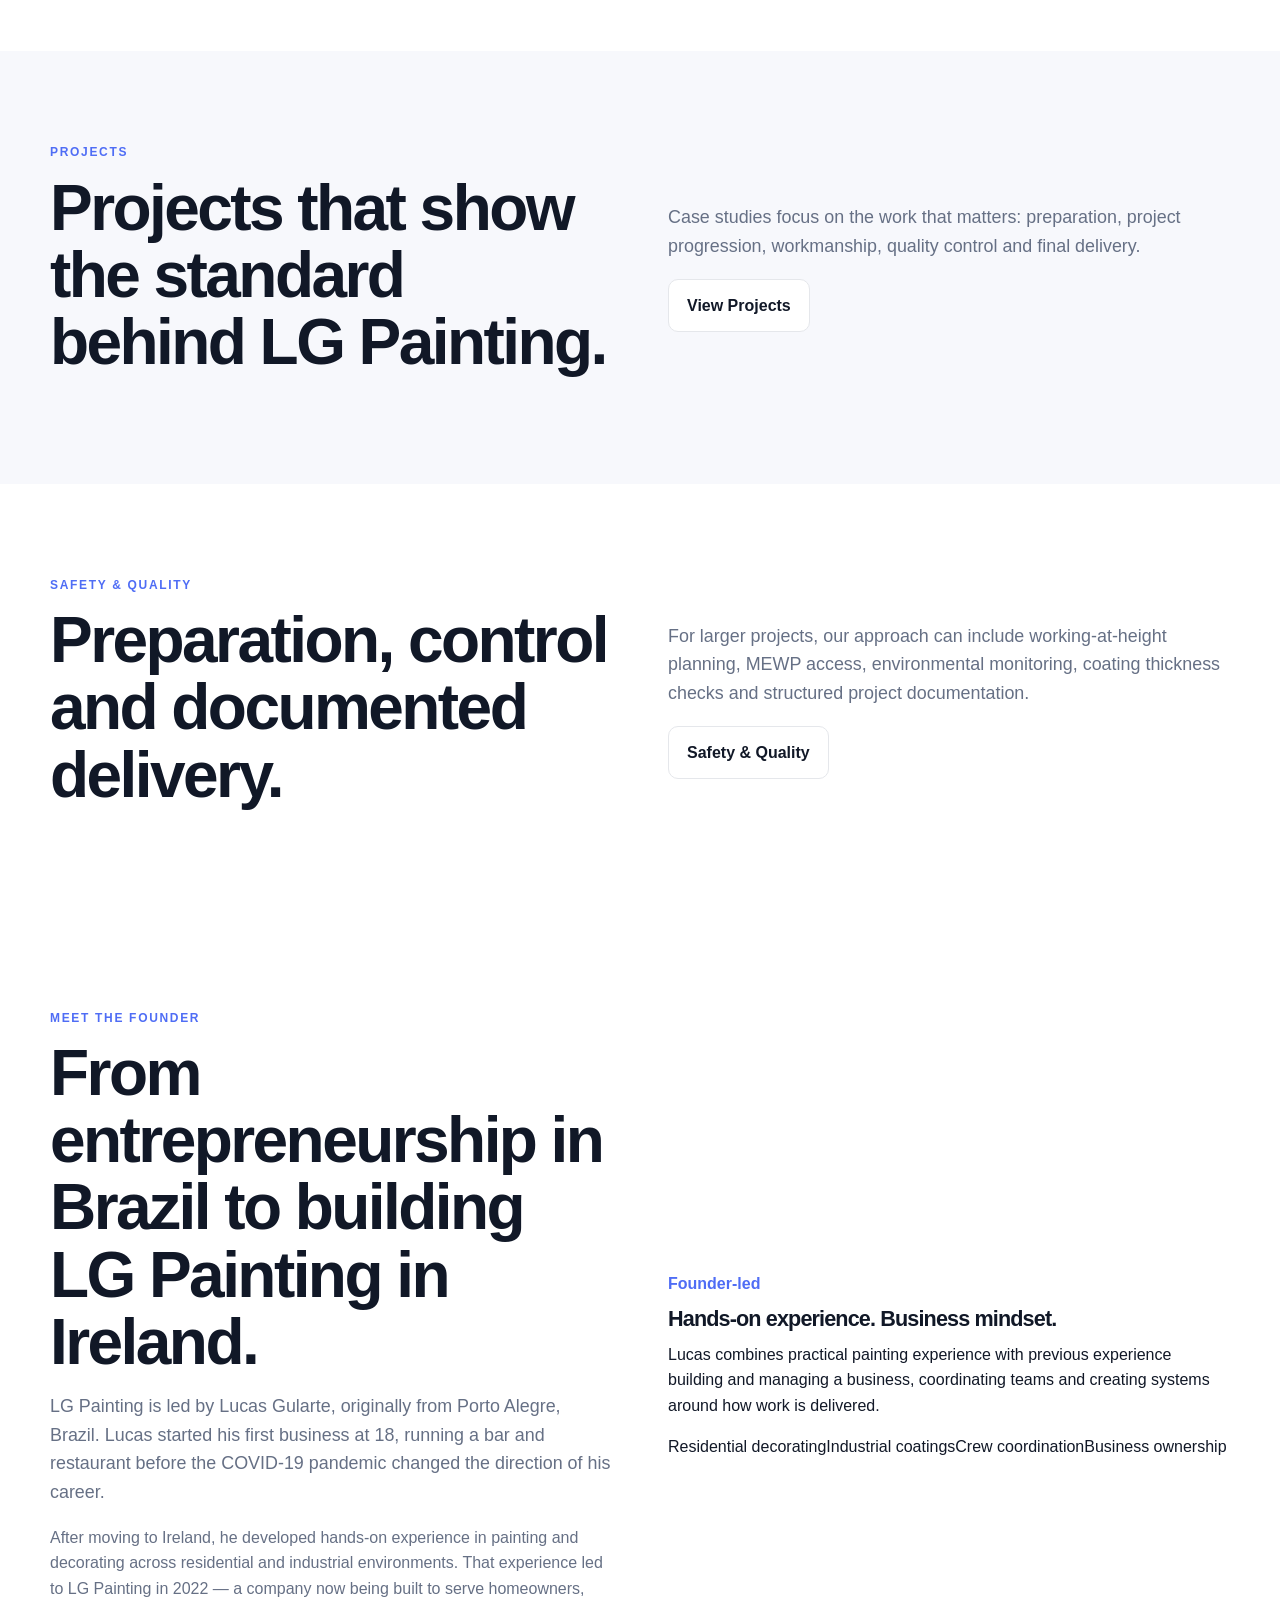
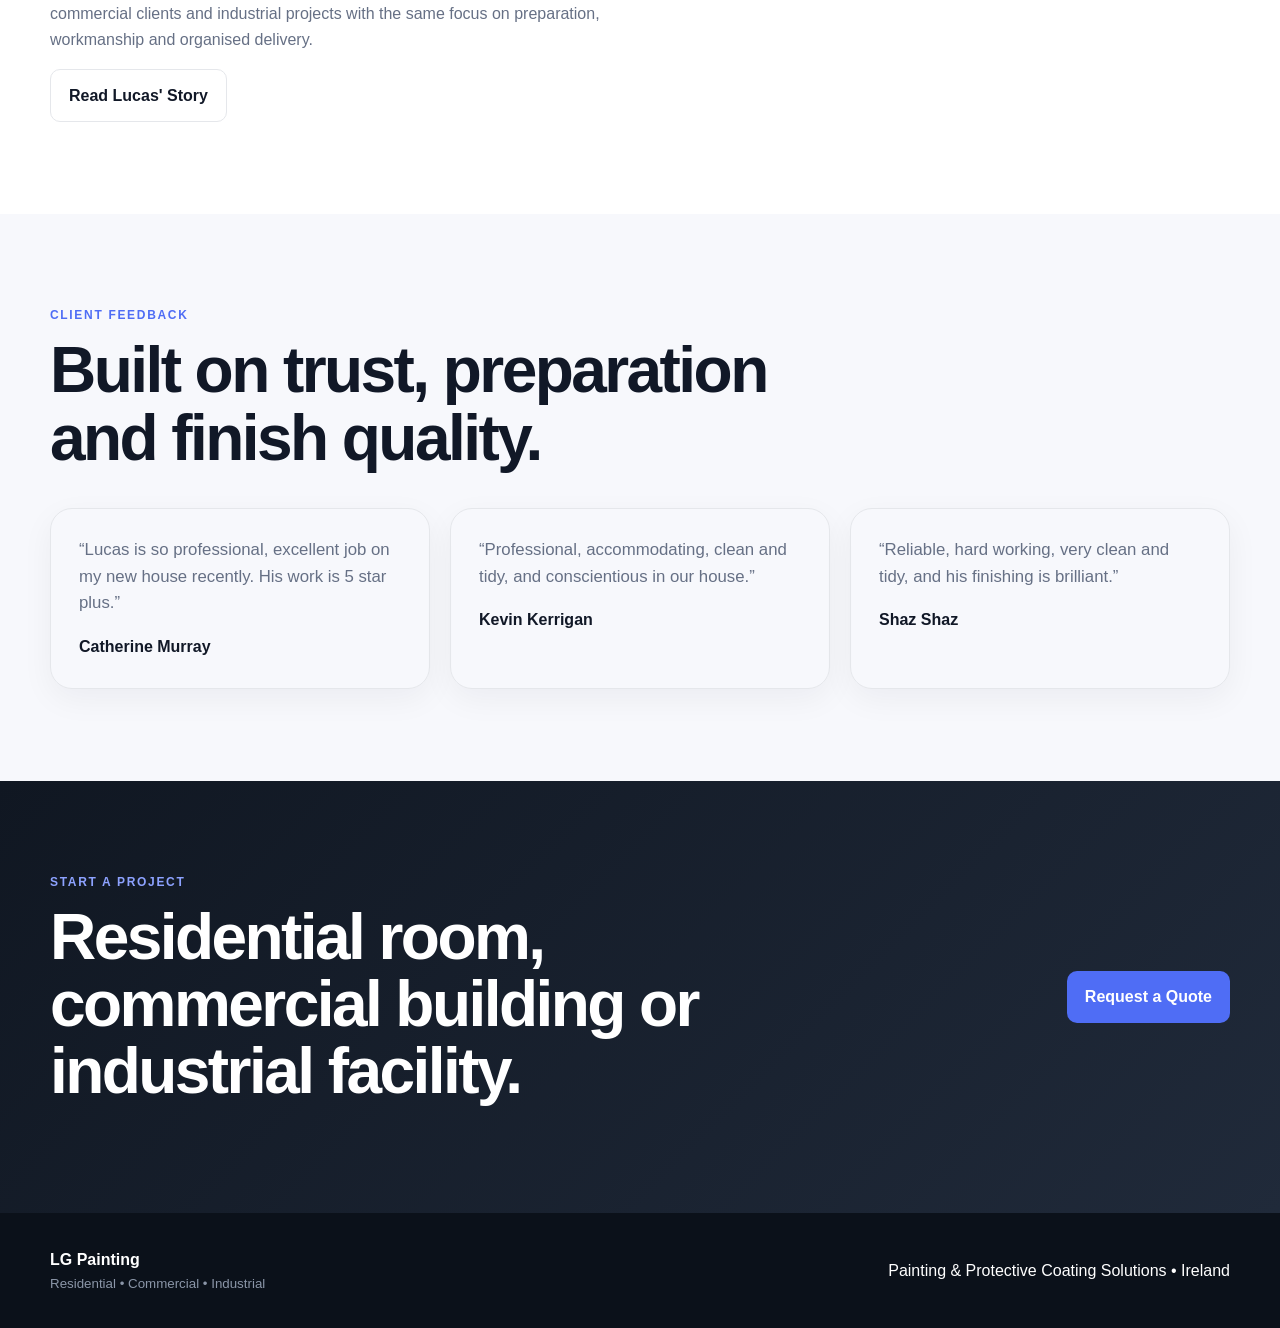
==== commit 96a822d2: "Add founder story to homepage" ====
--- a/index.html
+++ b/index.html
@@ -8,6 +8,6 @@
 
 <section class="section"><div class="wrap split"><div><p class="kicker">Safety & Quality</p><h2>Preparation, control and documented delivery.</h2></div><div><p class="lead">For larger projects, our approach can include working-at-height planning, MEWP access, environmental monitoring, coating thickness checks and structured project documentation.</p><a class="btn outline" href="safety-quality.html">Safety & Quality</a></div></div></section>
 
-<section class="section soft"><div class="wrap"><p class="kicker">Client feedback</p><h2>Built on trust, preparation and finish quality.</h2><div class="cards"><article><p class="quote-copy">“Lucas is so professional, excellent job on my new house recently. His work is 5 star plus.”</p><strong>Catherine Murray</strong></article><article><p class="quote-copy">“Professional, accommodating, clean and tidy, and conscientious in our house.”</p><strong>Kevin Kerrigan</strong></article><article><p class="quote-copy">“Reliable, hard working, very clean and tidy, and his finishing is brilliant.”</p><strong>Shaz Shaz</strong></article></div></div></section>
+<section class="section"><div class="wrap split"><div><p class="kicker">Meet the founder</p><h2>From entrepreneurship in Brazil to building LG Painting in Ireland.</h2><p class="lead">LG Painting is led by Lucas Gularte, originally from Porto Alegre, Brazil. Lucas started his first business at 18, running a bar and restaurant before the COVID-19 pandemic changed the direction of his career.</p><p class="muted">After moving to Ireland, he developed hands-on experience in painting and decorating across residential and industrial environments. That experience led to LG Painting in 2022 — a company now being built to serve homeowners, commercial clients and industrial projects with the same focus on preparation, workmanship and organised delivery.</p><a class="btn outline" href="about.html">Read Lucas' Story</a></div><div class="founder-panel"><span class="num">Founder-led</span><h3>Hands-on experience. Business mindset.</h3><p>Lucas combines practical painting experience with previous experience building and managing a business, coordinating teams and creating systems around how work is delivered.</p><div class="founder-points"><span>Residential decorating</span><span>Industrial coatings</span><span>Crew coordination</span><span>Business ownership</span></div></div></div></section><section class="section soft"><div class="wrap"><p class="kicker">Client feedback</p><h2>Built on trust, preparation and finish quality.</h2><div class="cards"><article><p class="quote-copy">“Lucas is so professional, excellent job on my new house recently. His work is 5 star plus.”</p><strong>Catherine Murray</strong></article><article><p class="quote-copy">“Professional, accommodating, clean and tidy, and conscientious in our house.”</p><strong>Kevin Kerrigan</strong></article><article><p class="quote-copy">“Reliable, hard working, very clean and tidy, and his finishing is brilliant.”</p><strong>Shaz Shaz</strong></article></div></div></section>
 
 <section class="section dark"><div class="wrap cta-strip"><div><p class="kicker">Start a project</p><h2>Residential room, commercial building or industrial facility.</h2></div><a class="btn primary" href="contact.html">Request a Quote</a></div></section></main><footer><div class="wrap foot"><div><b>LG Painting</b><small>Residential • Commercial • Industrial</small></div><div>Painting & Protective Coating Solutions • Ireland</div></div></footer><script src="script.js"></script></body></html>
--- a/styles.css
+++ b/styles.css
@@ -32,4 +32,21 @@
 @media(max-width:960px){.service-grid,.project-grid{grid-template-columns:1fr 1fr}.cta-strip{align-items:flex-start;flex-direction:column}}
 @media(max-width:640px){.service-grid,.project-grid,.mini-cards{grid-template-columns:1fr}.page-hero{padding:72px 0 62px}}
 
-@media(max-width:960px){.nav nav{position:absolute;top:78px;left:0;right:0;display:none;flex-direction:column;align-items:flex-start;background:#fff;padding:20px;border-bottom:1px solid var(--line)}.nav nav.open{display:flex}.menu{display:block}.hero-grid,.split,.contact,.sample{grid-template-columns:1fr}.cards{grid-template-columns:1fr 1fr}.tech{grid-template-columns:1fr 1fr}.sample-grid{grid-template-columns:1fr 1fr}}@media(max-width:640px){.wrap{width:min(var(--max),calc(100% - 28px))}.section{padding:70px 0}.hero{padding:58px 0}.cards,.tech,.sample-grid,.two{grid-template-columns:1fr}.metrics{grid-template-columns:1fr 1fr}.foot{flex-direction:column;align-items:flex-start}h1{font-size:3.25rem}.brand small{display:none}}+@media(max-width:960px){.nav nav{position:absolute;top:78px;left:0;right:0;display:none;flex-direction:column;align-items:flex-start;background:#fff;padding:20px;border-bottom:1px solid var(--line)}.nav nav.open{display:flex}.menu{display:block}.hero-grid,.split,.contact,.sample{grid-template-columns:1fr}.cards{grid-template-columns:1fr 1fr}.tech{grid-template-columns:1fr 1fr}.sample-grid{grid-template-columns:1fr 1fr}}@media(max-width:640px){.wrap{width:min(var(--max),calc(100% - 28px))}.section{padding:70px 0}.hero{padding:58px 0}.cards,.tech,.sample-grid,.two{grid-template-columns:1fr}.metrics{grid-template-columns:1fr 1fr}.foot{flex-direction:column;align-items:flex-start}h1{font-size:3.25rem}.brand small{display:none}}
+/* Google Ads landing pages */
+.lp-header{position:sticky;top:0;z-index:30;background:rgba(255,255,255,.96);backdrop-filter:blur(14px);border-bottom:1px solid var(--line)}
+.lp-nav{height:76px;display:flex;align-items:center;justify-content:space-between;gap:20px}
+.lp-hero{padding:86px 0;color:#fff;background:radial-gradient(circle at 78% 18%,rgba(79,109,245,.46),transparent 30%),linear-gradient(135deg,#101826,#27354B)}
+.lp-industrial{background:radial-gradient(circle at 78% 18%,rgba(79,109,245,.52),transparent 28%),linear-gradient(135deg,#080D14,#202A38)}
+.lp-hero-grid{display:grid;grid-template-columns:1.15fr .85fr;gap:54px;align-items:center}
+.lp-hero h1{font-size:clamp(3rem,6vw,5.7rem);max-width:900px}
+.lp-hero .lead{color:#D1D8E4;max-width:760px}
+.lp-card{background:#fff;color:var(--ink);padding:28px;border-radius:22px;box-shadow:0 30px 80px rgba(0,0,0,.24)}
+.lp-card h3{font-size:1.8rem}
+.lp-full{width:100%}
+.lp-trust{display:flex;flex-wrap:wrap;gap:10px;margin-top:28px}
+.lp-trust span{padding:8px 11px;border-radius:999px;background:rgba(255,255,255,.08);border:1px solid rgba(255,255,255,.14);font-size:.82rem;font-weight:800}
+.dark form{background:#fff;color:var(--ink)}
+.dark form .notice{color:#3047A7}
+@media(max-width:960px){.lp-hero-grid{grid-template-columns:1fr}.lp-card{max-width:620px}}
+@media(max-width:640px){.lp-nav .brand small{display:none}.lp-nav .btn{padding:11px 13px}.lp-hero{padding:64px 0}.lp-hero h1{font-size:3.15rem}}
